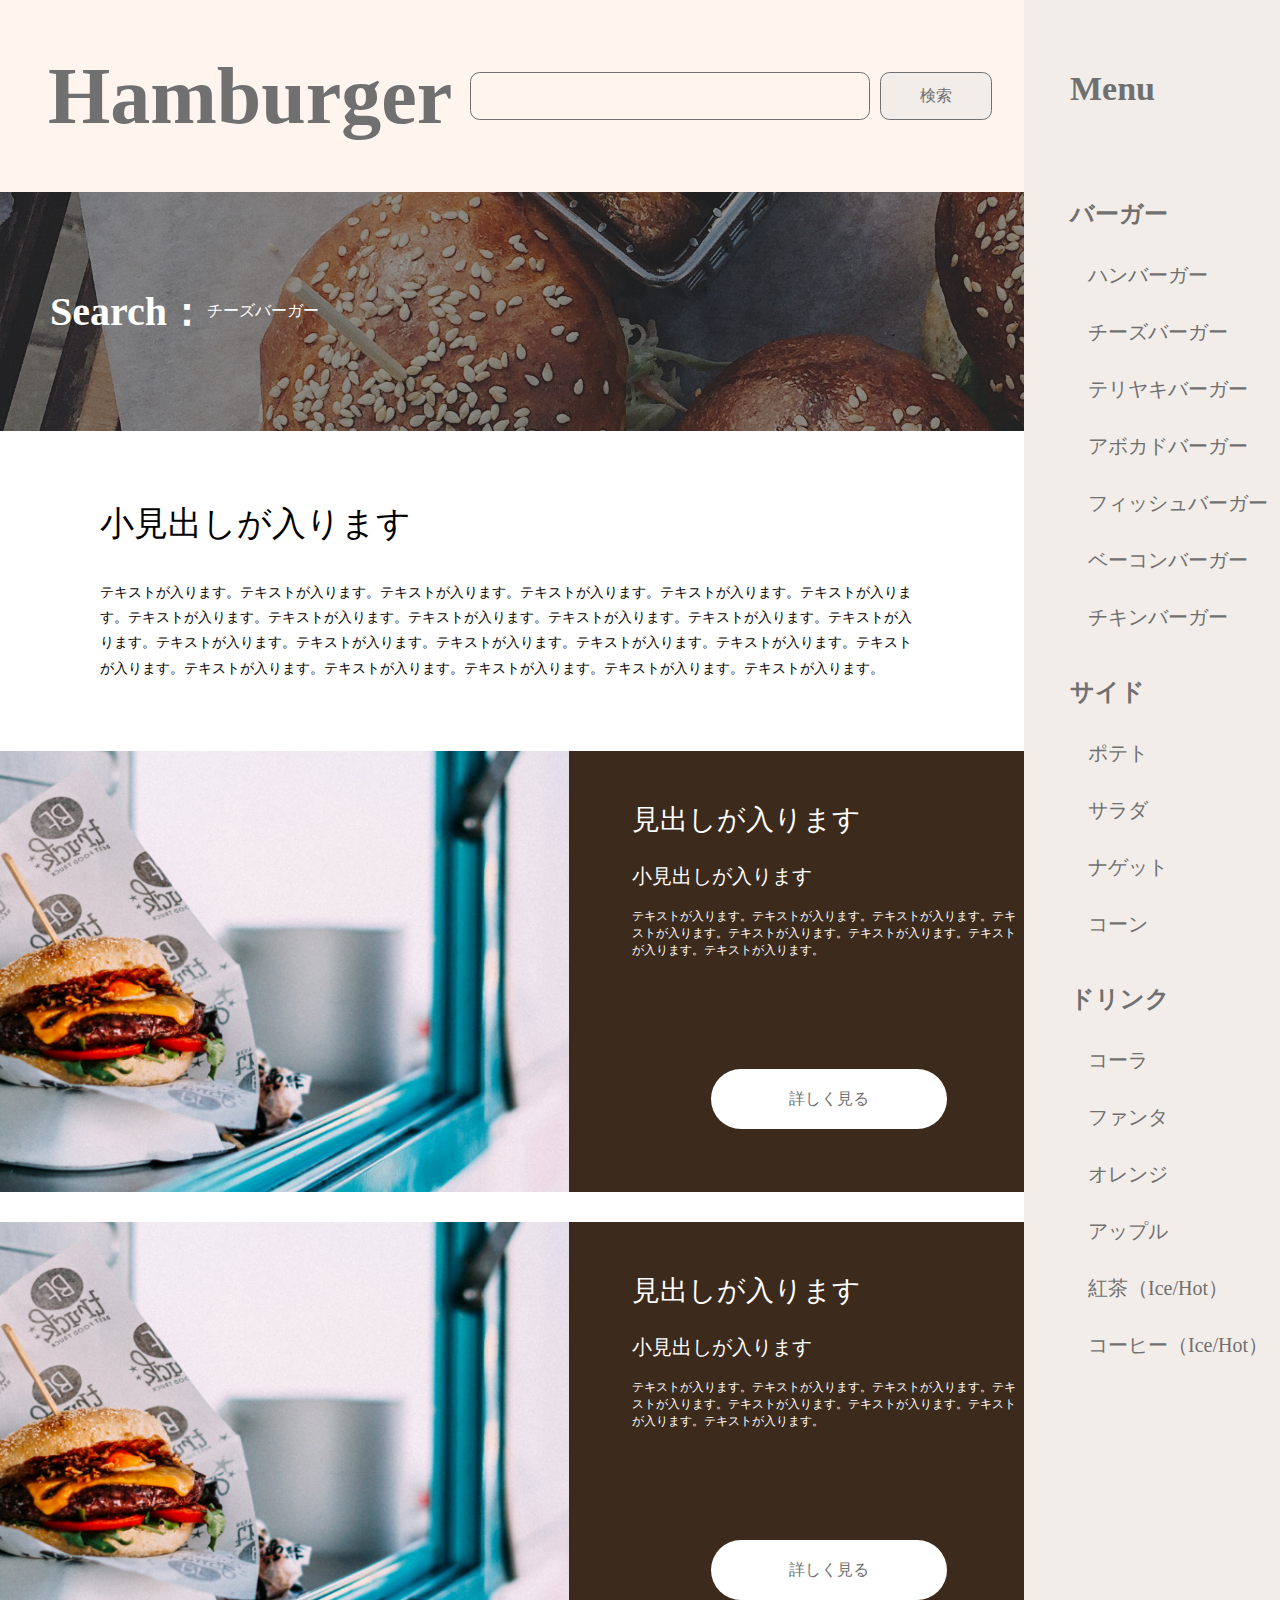
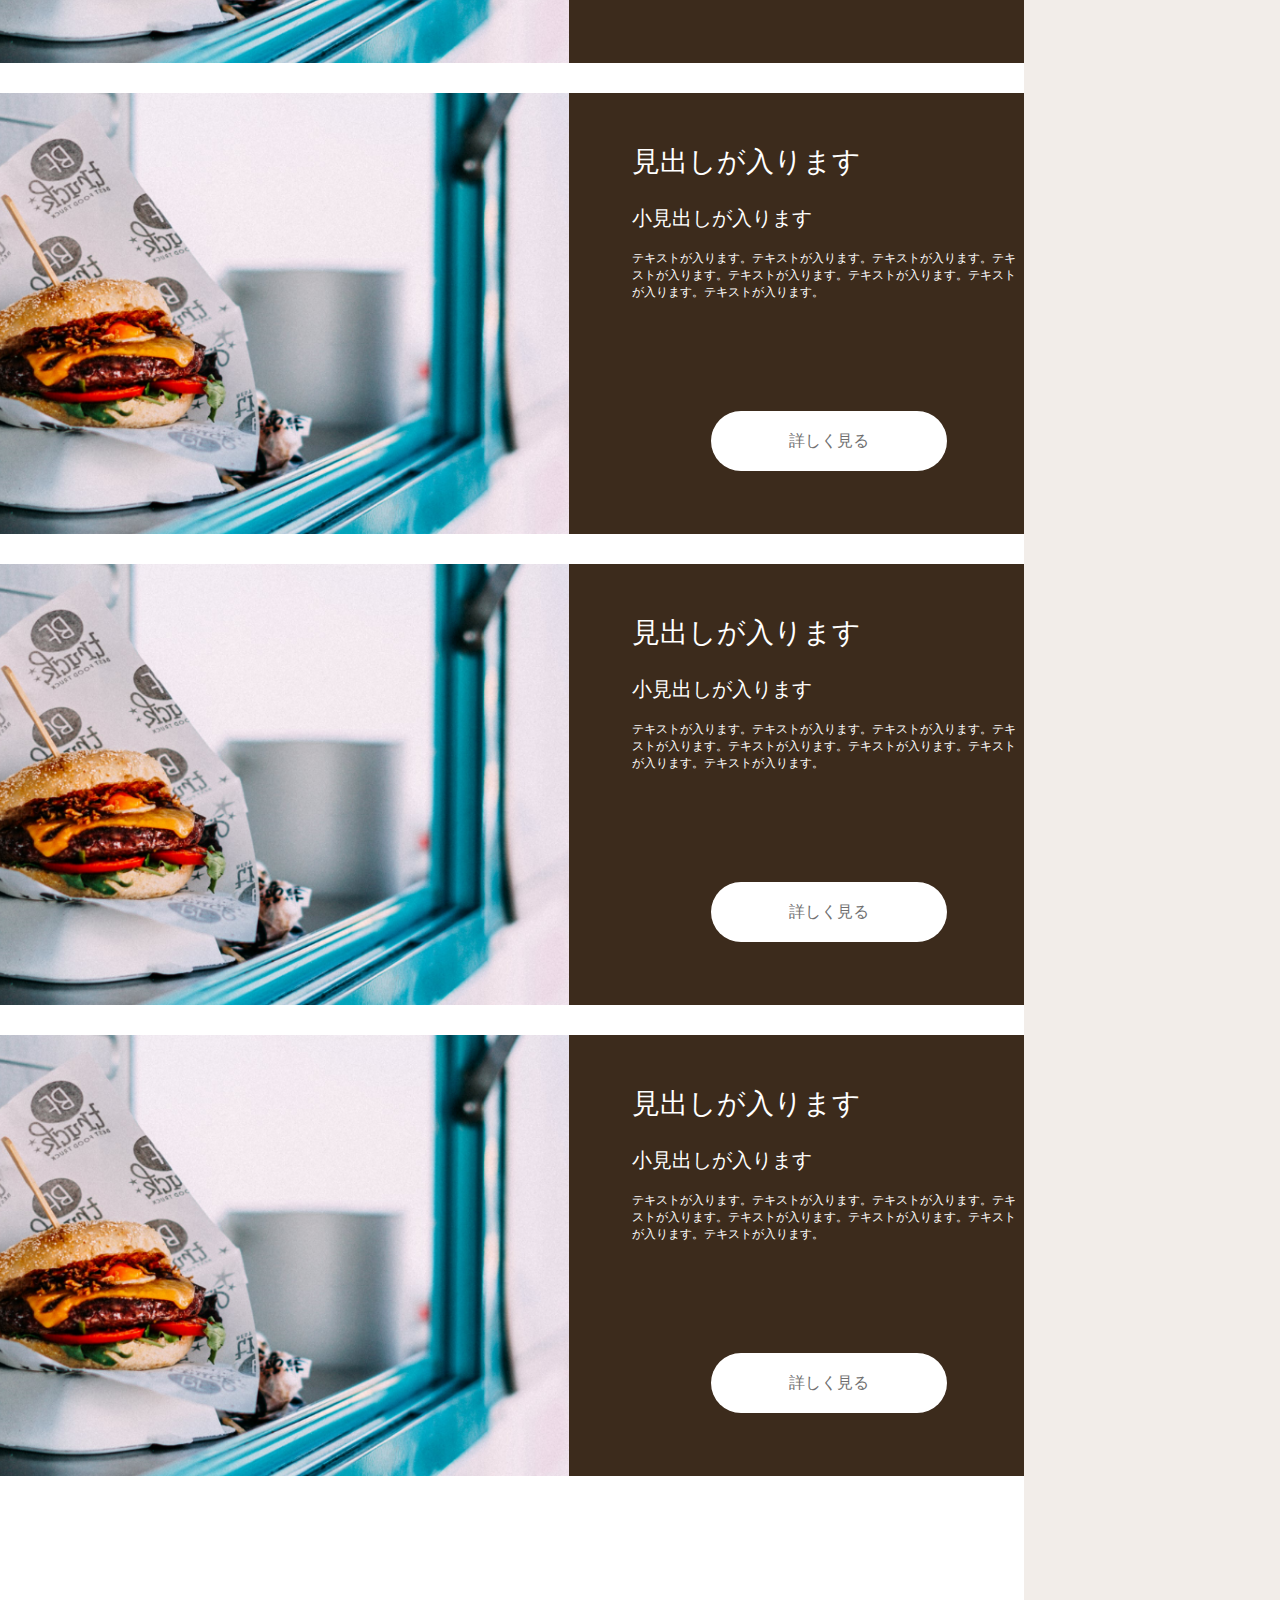
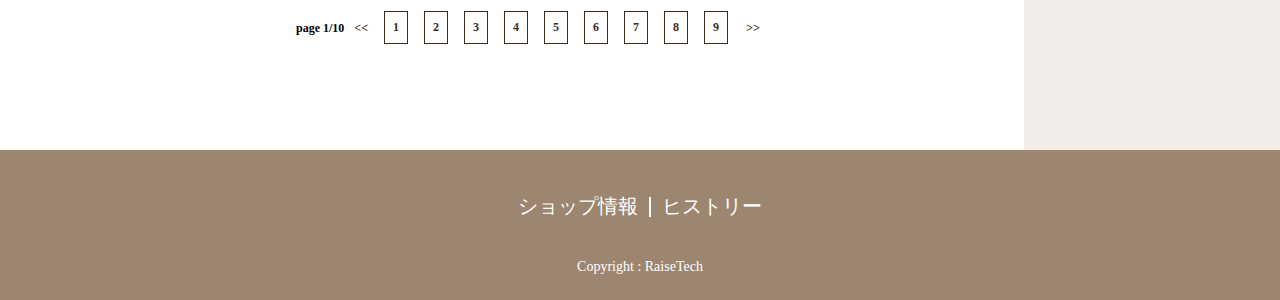
==== archive-search.html @ e687be14 "singleページまで完了" ====
<!DOCTYPE html>
<html lang="ja">
<head>
  <meta charset="UTF-8">
  <meta http-equiv="X-UA-Compatible" content="IE=edge">
  <meta name="viewport" content="width=device-width, initial-scale=1.0">
  <title>hamburgerメニュー</title>

  <!-- CSS -->
  <link rel="stylesheet" href="css/style.css">

</head>
  <body>
    <div class="l-contents">

      <article class="l-contents__left">
        <header class="l-header">
          <div class="l-header__title">
            <a>
              <h1>Hamburger</h1>
            </a>
          </div>
          <form class="l-header__form">
            <input type="text" class="l-header__form__box"  name="search"　value="&#xf002;">
            <input type="submit" class="l-header__form__button"  value="検索">
          </form>
        </header>

        <main class="l-main">

          <div class="p-archive__top">
            <div class="p-archive__top__text">
              <h2>Search：</h2>
              <p>チーズバーガー</p>
            </div>
          </div>

          <div class="p-archive__middle">
            <h4>小見出しが入ります</h4>
            <p>テキストが入ります。テキストが入ります。テキストが入ります。テキストが入ります。テキストが入ります。テキストが入ります。テキストが入ります。テキストが入ります。テキストが入ります。テキストが入ります。テキストが入ります。テキストが入ります。テキストが入ります。テキストが入ります。テキストが入ります。テキストが入ります。テキストが入ります。テキストが入ります。テキストが入ります。テキストが入ります。テキストが入ります。テキストが入ります。テキストが入ります。</p>
          </div>

          <div class="p-archive__main">
            <div class="p-archive__main__card">
              <img src="./img/burg_cheese.png" alt="チーズバーガーの写真">
              <div class="p-archive__main__card__text">
                <h3>見出しが入ります</h3>
                <h4>小見出しが入ります</h4>
                <p>テキストが入ります。テキストが入ります。テキストが入ります。テキストが入ります。テキストが入ります。テキストが入ります。テキストが入ります。テキストが入ります。</p>
                <a href="#">詳しく見る</a>
              </div>
            </div>
            <div class="p-archive__main__card">
              <img src="./img/burg_cheese.png" alt="">
              <div class="p-archive__main__card__text">
                <h3>見出しが入ります</h3>
                <h4>小見出しが入ります</h4>
                <p>テキストが入ります。テキストが入ります。テキストが入ります。テキストが入ります。テキストが入ります。テキストが入ります。テキストが入ります。テキストが入ります。</p>
                <a href="#">詳しく見る</a>
              </div>
            </div>
            <div class="p-archive__main__card">
              <img src="./img/burg_cheese.png" alt="">
              <div class="p-archive__main__card__text">
                <h3>見出しが入ります</h3>
                <h4>小見出しが入ります</h4>
                <p>テキストが入ります。テキストが入ります。テキストが入ります。テキストが入ります。テキストが入ります。テキストが入ります。テキストが入ります。テキストが入ります。</p>
                <a href="#">詳しく見る</a>
              </div>
            </div>
            <div class="p-archive__main__card">
              <img src="./img/burg_cheese.png" alt="">
              <div class="p-archive__main__card__text">
                <h3>見出しが入ります</h3>
                <h4>小見出しが入ります</h4>
                <p>テキストが入ります。テキストが入ります。テキストが入ります。テキストが入ります。テキストが入ります。テキストが入ります。テキストが入ります。テキストが入ります。</p>
                <a href="#">詳しく見る</a>
              </div>
            </div>
            <div class="p-archive__main__card">
              <img src="./img/burg_cheese.png" alt="">
              <div class="p-archive__main__card__text">
                <h3>見出しが入ります</h3>
                <h4>小見出しが入ります</h4>
                <p>テキストが入ります。テキストが入ります。テキストが入ります。テキストが入ります。テキストが入ります。テキストが入ります。テキストが入ります。テキストが入ります。</p>
                <a href="#">詳しく見る</a>
              </div>
            </div>
          </div>
        </main>

        <div class="p-pagenation">
          <ul>
              <li>page 1/10</li>
              <li><a href="/html/archive.html">1</a></li>
              <li><a href="/html/archive.html">2</a></li>
              <li><a href="/html/archive.html">3</a></li>
              <li><a href="/html/archive.html">4</a></li>
              <li><a href="/html/archive.html">5</a></li>
              <li><a href="/html/archive.html">6</a></li>
              <li><a href="/html/archive.html">7</a></li>
              <li><a href="/html/archive.html">8</a></li>
              <li><a href="/html/archive.html">9</a></li>
          </ul>
      </div>
      </article>

      <aside class="l-contents__right">
        <div class="l-sidebar">
          <a href="#">Menu</a>
          <ul>
           <li><a href="#">バーガー</a>
            <ul>
             <li><a href="#">ハンバーガー</a></li>
             <li><a href="#">チーズバーガー</a></li>
             <li><a href="#">テリヤキバーガー</a></li>
             <li><a href="#">アボカドバーガー</a></li>
             <li><a href="#">フィッシュバーガー</a></li>
             <li><a href="#">ベーコンバーガー</a></li>
             <li><a href="#">チキンバーガー</a></li>
            </ul>
           </li>

           <li><a href="#">サイド</a>
            <ul>
             <li><a href="#">ポテト</a></li>
             <li><a href="#">サラダ</a></li>
             <li><a href="#">ナゲット</a></li>
             <li><a href="#">コーン</a></li>
            </ul>
           </li>

           <li><a href="#">ドリンク</a>
            <ul>
             <li><a href="#">コーラ</a></li>
             <li><a href="#">ファンタ</a></li>
             <li><a href="#">オレンジ</a></li>
             <li><a href="#">アップル</a></li>
             <li><a href="#">紅茶（Ice/Hot）</a></li>
             <li><a href="#">コーヒー（Ice/Hot）</a></li>
            </ul>
           </li>
          </ul>
         </div>
      </aside>

    </div>

  </body>

  <footer class="l-footer">
    <div class="l-footer__section">
      <a href="#">ショップ情報</a>
      <a href="#">ヒストリー</a>
    </div>
    <p>Copyright : RaiseTech</p>
  </footer>

</html>
---- css/style.css ----
@charset "UTF-8";
/*!
 * ress.css • v4.0.0
 * MIT License
 * github.com/filipelinhares/ress
 */
/* # =================================================================
   # Global selectors
   # ================================================================= */
html {
  box-sizing: border-box;
  -webkit-text-size-adjust: 100%;
  /* Prevent adjustments of font size after orientation changes in iOS */
  word-break: normal;
  tab-size: 4;
}

*,
::before,
::after {
  background-repeat: no-repeat;
  /* Set `background-repeat: no-repeat` to all elements and pseudo elements */
  box-sizing: inherit;
}

::before,
::after {
  text-decoration: inherit;
  /* Inherit text-decoration and vertical align to ::before and ::after pseudo elements */
  vertical-align: inherit;
}

* {
  padding: 0;
  /* Reset `padding` and `margin` of all elements */
  margin: 0;
}

/* # =================================================================
     # General elements
     # ================================================================= */
hr {
  overflow: visible;
  /* Show the overflow in Edge and IE */
  height: 0;
  /* Add the correct box sizing in Firefox */
  color: inherit;
  /* Correct border color in Firefox. */
}

details,
main {
  display: block;
  /* Render the `main` element consistently in IE. */
}

summary {
  display: list-item;
  /* Add the correct display in all browsers */
}

small {
  font-size: 80%;
  /* Set font-size to 80% in `small` elements */
}

[hidden] {
  display: none;
  /* Add the correct display in IE */
}

abbr[title] {
  border-bottom: none;
  /* Remove the bottom border in Chrome 57 */
  /* Add the correct text decoration in Chrome, Edge, IE, Opera, and Safari */
  text-decoration: underline;
  text-decoration: underline dotted;
}

a {
  background-color: transparent;
  /* Remove the gray background on active links in IE 10 */
}

a:active,
a:hover {
  outline-width: 0;
  /* Remove the outline when hovering in all browsers */
}

code,
kbd,
pre,
samp {
  font-family: monospace, monospace;
  /* Specify the font family of code elements */
}

pre {
  font-size: 1em;
  /* Correct the odd `em` font sizing in all browsers */
}

b,
strong {
  font-weight: bolder;
  /* Add the correct font weight in Chrome, Edge, and Safari */
}

/* https://gist.github.com/unruthless/413930 */
sub,
sup {
  font-size: 75%;
  line-height: 0;
  position: relative;
  vertical-align: baseline;
}

sub {
  bottom: -0.25em;
}

sup {
  top: -0.5em;
}

table {
  border-color: inherit;
  /* Correct border color in all Chrome, Edge, and Safari. */
  text-indent: 0;
  /* Remove text indentation in Chrome, Edge, and Safari */
}

/* # =================================================================
     # Forms
     # ================================================================= */
input {
  border-radius: 0;
}

/* Replace pointer cursor in disabled elements */
[disabled] {
  cursor: default;
}

[type="number"]::-webkit-inner-spin-button,
[type="number"]::-webkit-outer-spin-button {
  height: auto;
  /* Correct the cursor style of increment and decrement buttons in Chrome */
}

[type="search"] {
  -webkit-appearance: textfield;
  /* Correct the odd appearance in Chrome and Safari */
  outline-offset: -2px;
  /* Correct the outline style in Safari */
}

[type="search"]::-webkit-search-decoration {
  -webkit-appearance: none;
  /* Remove the inner padding in Chrome and Safari on macOS */
}

textarea {
  overflow: auto;
  /* Internet Explorer 11+ */
  resize: vertical;
  /* Specify textarea resizability */
}

button,
input,
optgroup,
select,
textarea {
  font: inherit;
  /* Specify font inheritance of form elements */
}

optgroup {
  font-weight: bold;
  /* Restore the font weight unset by the previous rule */
}

button {
  overflow: visible;
  /* Address `overflow` set to `hidden` in IE 8/9/10/11 */
}

button,
select {
  text-transform: none;
  /* Firefox 40+, Internet Explorer 11- */
}

/* Apply cursor pointer to button elements */
button,
[type="button"],
[type="reset"],
[type="submit"],
[role="button"] {
  cursor: pointer;
  color: inherit;
}

/* Remove inner padding and border in Firefox 4+ */
button::-moz-focus-inner,
[type="button"]::-moz-focus-inner,
[type="reset"]::-moz-focus-inner,
[type="submit"]::-moz-focus-inner {
  border-style: none;
  padding: 0;
}

/* Replace focus style removed in the border reset above */
button:-moz-focusring,
[type="button"]::-moz-focus-inner,
[type="reset"]::-moz-focus-inner,
[type="submit"]::-moz-focus-inner {
  outline: 1px dotted ButtonText;
}

button,
html [type='button'],
[type='reset'],
[type='submit'] {
  -webkit-appearance: button;
  /* Correct the inability to style clickable types in iOS */
}

/* Remove the default button styling in all browsers */
button,
input,
select,
textarea {
  background-color: transparent;
  border-style: none;
}

a:focus,
button:focus,
input:focus,
select:focus,
textarea:focus {
  outline-width: 0;
}

/* Style select like a standard input */
select {
  -moz-appearance: none;
  /* Firefox 36+ */
  -webkit-appearance: none;
  /* Chrome 41+ */
}

select::-ms-expand {
  display: none;
  /* Internet Explorer 11+ */
}

select::-ms-value {
  color: currentColor;
  /* Internet Explorer 11+ */
}

legend {
  border: 0;
  /* Correct `color` not being inherited in IE 8/9/10/11 */
  color: inherit;
  /* Correct the color inheritance from `fieldset` elements in IE */
  display: table;
  /* Correct the text wrapping in Edge and IE */
  max-width: 100%;
  /* Correct the text wrapping in Edge and IE */
  white-space: normal;
  /* Correct the text wrapping in Edge and IE */
  max-width: 100%;
  /* Correct the text wrapping in Edge 18- and IE */
}

::-webkit-file-upload-button {
  /* Correct the inability to style clickable types in iOS and Safari */
  -webkit-appearance: button;
  color: inherit;
  font: inherit;
  /* Change font properties to `inherit` in Chrome and Safari */
}

/* # =================================================================
     # Specify media element style
     # ================================================================= */
img {
  border-style: none;
  /* Remove border when inside `a` element in IE 8/9/10 */
}

/* Add the correct vertical alignment in Chrome, Firefox, and Opera */
progress {
  vertical-align: baseline;
}

/* # =================================================================
     # Accessibility
     # ================================================================= */
/* Specify the progress cursor of updating elements */
[aria-busy="true"] {
  cursor: progress;
}

/* Specify the pointer cursor of trigger elements */
[aria-controls] {
  cursor: pointer;
}

/* Specify the unstyled cursor of disabled, not-editable, or otherwise inoperable elements */
[aria-disabled="true"] {
  cursor: default;
}

* {
  list-style-type: none;
}

a {
  text-decoration: none;
}

.l-contents {
  display: flex;
}

.l-contents__left {
  width: 80%;
  height: 100%;
}

.l-contents__right {
  width: 20%;
  height: inherit;
  background-color: #f2ede9;
}

.l-header {
  width: 100%;
  height: 12rem;
  background-color: #fff5ee;
  display: flex;
  align-items: center;
  justify-content: space-between;
}

.l-header__title {
  margin-left: 3em;
  background-color: none;
}

.l-header__title a {
  color: #707070;
  font-size: 2.5em;
}

.l-header__form {
  margin-right: 2rem;
  display: flex;
}

.l-header__form__box {
  width: 25rem;
  height: 48px;
  border-radius: 0.6rem;
  border: solid 1px #707070;
  font-size: 1.6rem;
  font-weight: 500;
}

.l-header__form__button {
  width: 7rem;
  height: 48px;
  margin-left: 10px;
  background-color: #f2ede9;
  border-radius: 0.6rem;
  border: solid 1px #707070;
  color: #707070;
}

.l-sidebar {
  padding-left: 46px;
}

.l-sidebar > a {
  display: block;
  font-size: 34px;
  font-weight: 600;
  color: #707070;
  padding-top: 70px;
  padding-bottom: 90px;
}

.l-sidebar ul li {
  padding-bottom: 15px;
  font-size: 24px;
}

.l-sidebar ul li > a {
  color: #707070;
  font-weight: 700;
}

.l-sidebar ul li ul {
  padding-top: 32px;
  padding-left: 18px;
}

.l-sidebar ul li ul li {
  font-size: 20px;
  padding-bottom: 30px;
}

.l-sidebar ul li ul li a {
  color: #707070;
  font-weight: 500;
}

.l-main {
  display: flex;
  flex-direction: column;
  align-items: center;
}

.l-footer {
  width: 100%;
  height: 150px;
  background-color: #9d8670;
  display: flex;
  align-items: center;
  flex-direction: column;
}

.l-footer__section {
  padding-top: 43px;
}

.l-footer__section a {
  position: relative;
  color: #fff;
  font-size: 20px;
  padding: 43px 10px;
  position: relative;
}

.l-footer__section a:last-of-type::before {
  position: absolute;
  top: 45px;
  left: -3px;
  content: "";
  background-color: #fff;
  width: 2px;
  height: 20px;
}

.l-footer p {
  color: #fff;
  padding-top: 39px;
  font-size: 14px;
}

.c-wrap {
  height: 174px;
  width: 585px;
  margin: 0 20px 20px;
  background-color: #eaeaea;
  opacity: 0.8;
}

.c-wrap h4 {
  font-size: 24px;
  padding: 22px 19px;
  color: #fff;
}

.c-wrap p {
  font-size: 16px;
  padding: 9px 19px;
  line-height: 1.5;
  color: #fff;
}

.c-layer1 {
  position: absolute;
  top: 0;
  width: 100%;
  height: 100%;
  background-color: rgba(0, 0, 0, 0.3);
  z-index: 50;
}

.c-layer2 {
  position: absolute;
  top: 0;
  width: 55%;
  height: 100%;
  background-color: rgba(0, 0, 0, 0.4);
  z-index: 10;
}

.c-table {
  width: 100%;
  padding: 60px 0;
}

.c-table table {
  font-size: 16px;
  width: 100%;
  border-collapse: collapse;
}

.c-table table tr {
  padding: 30px;
}

.c-table table tr th,
.c-table table tr td {
  padding: 30px;
  font-weight: 500;
  border: solid 1px;
  text-align: inherit;
}

.c-table table tr th:first-child {
  width: 33%;
}

.c-button {
  width: 100%;
  padding-bottom: 60px;
}

.c-button button {
  background-color: #f2ede9;
  border-radius: 30px;
  border: 1px solid;
}

.c-button button a {
  display: block;
  width: 430px;
  color: #3c2a10;
  font-size: 16px;
  line-height: 100px;
}

.p-front__top {
  height: 530px;
  width: 100%;
  background: url(../img/mainvisual-img/mainvisual-pc.jpg) no-repeat;
  background-size: cover;
}

.p-front__top p {
  font-size: 40px;
  color: #fff;
  padding-left: 86px;
  padding-top: 259px;
}

.p-front__colum {
  height: 1400px;
  display: flex;
}

.p-front__colum__section {
  position: relative;
  height: 1193px;
  width: 625px;
  margin: 100px 60px;
}

.p-front__colum__section h2 {
  position: relative;
  font-size: 3.5rem;
  padding-top: 30px;
  padding-left: 20px;
  color: #eaeaea;
}

.p-front__colum__section h2::after {
  position: absolute;
  top: 140px;
  left: 26px;
  content: "";
  width: 60px;
  height: 6px;
  background-color: #eaeaea;
}

.p-front__colum .takeout {
  background: url(../img/c-wrap_takeout.png) no-repeat;
}

.p-front__colum .eatin {
  background: url(../img/c-wrap_eatin.png) no-repeat;
}

.p-front__map {
  position: relative;
  width: 100%;
}

.p-front__map__section {
  position: absolute;
  width: 55%;
  top: 0;
  padding: 80px 80px 0 100px;
  z-index: 100;
}

.p-front__map__section h3 {
  color: #fff;
  font-size: 36px;
  font-weight: 700;
}

.p-front__map__section h3::after {
  position: absolute;
  content: "";
  width: 90px;
  height: 3px;
  background-color: #fff;
  top: 200px;
  left: 100px;
}

.p-front__map__section p {
  padding-top: 127px;
  color: #fff;
  line-height: 1.8;
  font-size: 16px;
}

.p-box {
  position: absolute;
  bottom: 0;
}

.p-archive__top {
  position: relative;
  height: 239px;
  width: 100%;
  background: url(../img/mainvisual-img/archive-top.png) no-repeat;
  background-size: cover;
  display: flex;
  align-items: center;
}

.p-archive__top::before {
  position: absolute;
  content: "";
  width: 100%;
  height: 100%;
  background-color: rgba(0, 0, 0, 0.8);
  z-index: -20;
}

.p-archive__top__text {
  display: flex;
  align-items: center;
}

.p-archive__top__text h2 {
  margin-left: 50px;
  font-size: 40px;
  color: #fff;
}

.p-archive__top__text p {
  color: #fff;
}

.p-archive__middle {
  padding: 70px 100px;
}

.p-archive__middle h4 {
  font-size: 34px;
  font-weight: 500;
}

.p-archive__middle p {
  font-size: 14px;
  padding-top: 33px;
  line-height: 1.8;
}

.p-archive__main__card {
  display: flex;
  height: 471px;
  width: 1353px;
  padding: 0 100px 30px;
}

.p-archive__main__card__text {
  background-color: #3c2b1c;
  padding: 50px 63px;
}

.p-archive__main__card__text h3 {
  font-size: 28px;
  font-weight: 500;
  color: #fff;
}

.p-archive__main__card__text h4 {
  margin-top: 24px;
  font-size: 20px;
  font-weight: 450;
  color: #fff;
}

.p-archive__main__card__text p {
  margin-top: 18px;
  font-size: 12px;
  font-weight: 300;
  color: #fff;
}

.p-archive__main__card__text a {
  display: block;
  text-align: center;
  height: 60px;
  width: 60%;
  border-radius: 50px;
  color: #707070;
  background-color: #fff;
  padding: 20px;
  margin: auto;
  margin-top: 110px;
}

.p-pagenation {
  width: 100%;
  height: 244px;
  display: flex;
  align-items: center;
  justify-content: center;
}

.p-pagenation ul {
  display: flex;
}

.p-pagenation ul li {
  padding: 0 8px;
  font-size: 12px;
  font-weight: 600;
}

.p-pagenation ul li:first-of-type {
  padding-top: 10px;
}

.p-pagenation ul li:first-of-type::after {
  content: "<<";
  color: #3C2B1C;
  padding-left: 10px;
}

.p-pagenation ul li:last-of-type {
  position: relative;
}

.p-pagenation ul li:last-of-type::after {
  position: absolute;
  top: 10px;
  right: -24px;
  content: ">>";
  color: #3C2B1C;
}

.p-pagenation ul li a {
  display: block;
  color: #3C2B1C;
  border: solid 1px #3C2B1C;
  padding: 8px;
}

.p-single__top {
  width: 100%;
  height: 500px;
  background: url(../img/mainvisual-img/single-top.png) no-repeat center;
  background-size: cover;
  display: flex;
  align-items: center;
}

.p-single__top h1 {
  color: #fff;
  font-size: 60px;
  font-weight: 600;
  padding-left: 86px;
}

.p-single__wrap {
  padding: 30px 90px;
}

.p-single__wrap__text * {
  padding: 33px 0;
}

.p-single__wrap__text h2,
.p-single__wrap__text h3,
.p-single__wrap__text h4,
.p-single__wrap__text h5,
.p-single__wrap__text h6 {
  font-weight: 700;
}

.p-single__wrap__text h2 {
  font-size: 36px;
}

.p-single__wrap__text p {
  font-size: 16px;
  line-height: 1.6;
}

.p-single__wrap__text h3 {
  font-size: 28px;
}

.p-single__wrap__text h4,
.p-single__wrap__text h5,
.p-single__wrap__text h6 {
  font-size: 20px;
}

.p-single__wrap__quote {
  width: 100%;
  height: 320px;
  background-color: #f5f5f5;
}

.p-single__wrap__quote * {
  font-size: 16px;
}

.p-single__wrap__quote blockquote,
.p-single__wrap__quote p {
  padding: 50px 60px 0 50px;
}

.p-single__wrap__quote blockquote {
  line-height: 1.6;
}

.p-single__wrap__list {
  width: 100%;
  padding: 67px;
  font-size: 16px;
}

.p-single__wrap__list ol {
  line-height: 1.6;
  padding-bottom: 60px;
}

.p-single__wrap__list ol li {
  list-style: decimal;
}

.p-single__wrap__list ol li ol {
  padding: 30px 20px;
}

.p-single__wrap__list ul {
  line-height: 1.6;
}

.p-single__wrap__list ul li ul {
  padding: 30px 20px;
}

.p-single__wrap__code {
  width: 100%;
  background-color: #f5f5f5;
  padding: 20px;
}

.p-single__wrap__code code {
  font-size: 18px;
  line-height: 1.6;
  color: black;
}

.p-single__bold {
  margin-bottom: 300px;
}

.p-single__bold p {
  font-weight: bold;
}

.p-picture * {
  padding: 15px 0;
}

.p-picture__top img {
  height: 500px;
  width: 100%;
  object-fit: cover;
  object-position: bottom;
}

.p-picture__column {
  display: flex;
  height: 358px;
  width: 100%;
}

.p-picture__column p {
  line-height: 1.6;
}

.p-picture .top p {
  padding-left: 40px;
}

.p-picture .bottom p {
  padding-right: 40px;
}

.p-picture__bottom {
  width: 50%;
  margin: 0 auto;
}

.p-picture__tile {
  display: flex;
  flex-wrap: wrap;
  justify-content: space-around;
}

.p-picture__tile img {
  width: 33%;
}
/*# sourceMappingURL=style.css.map */
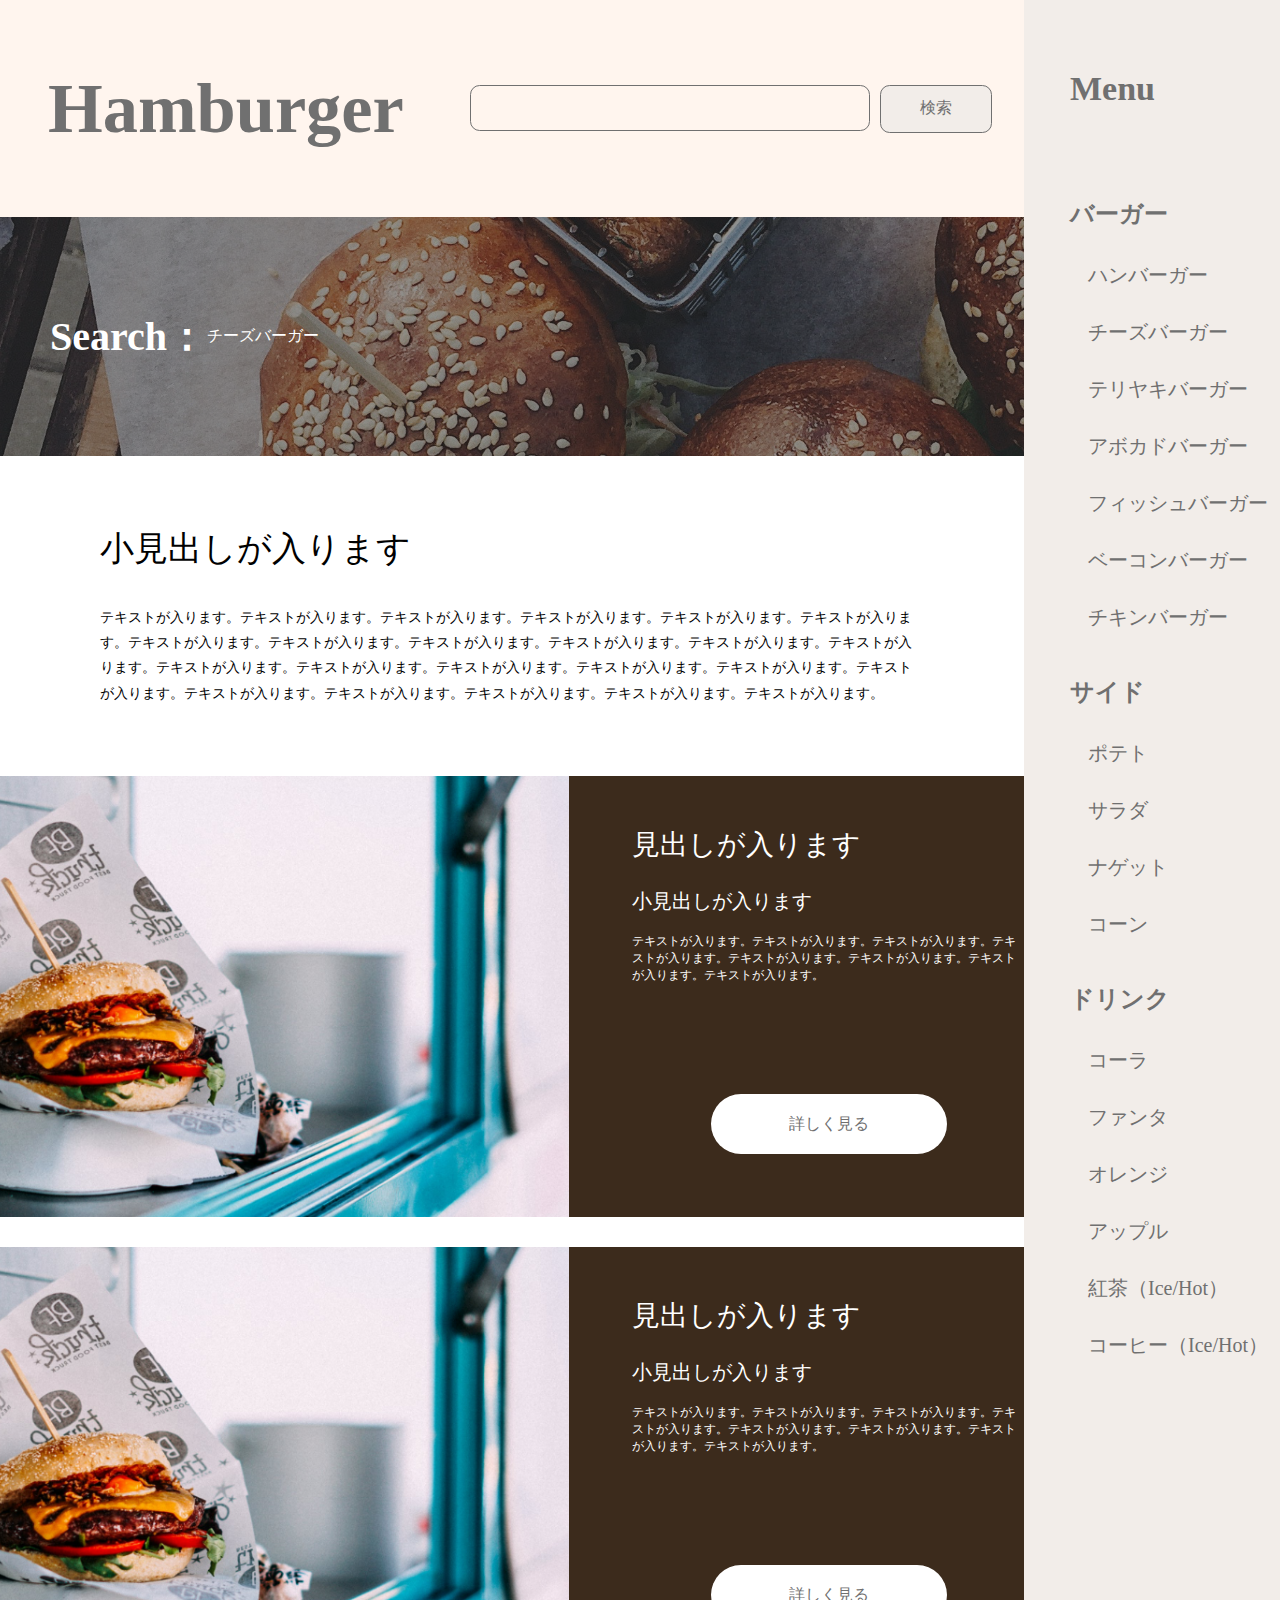
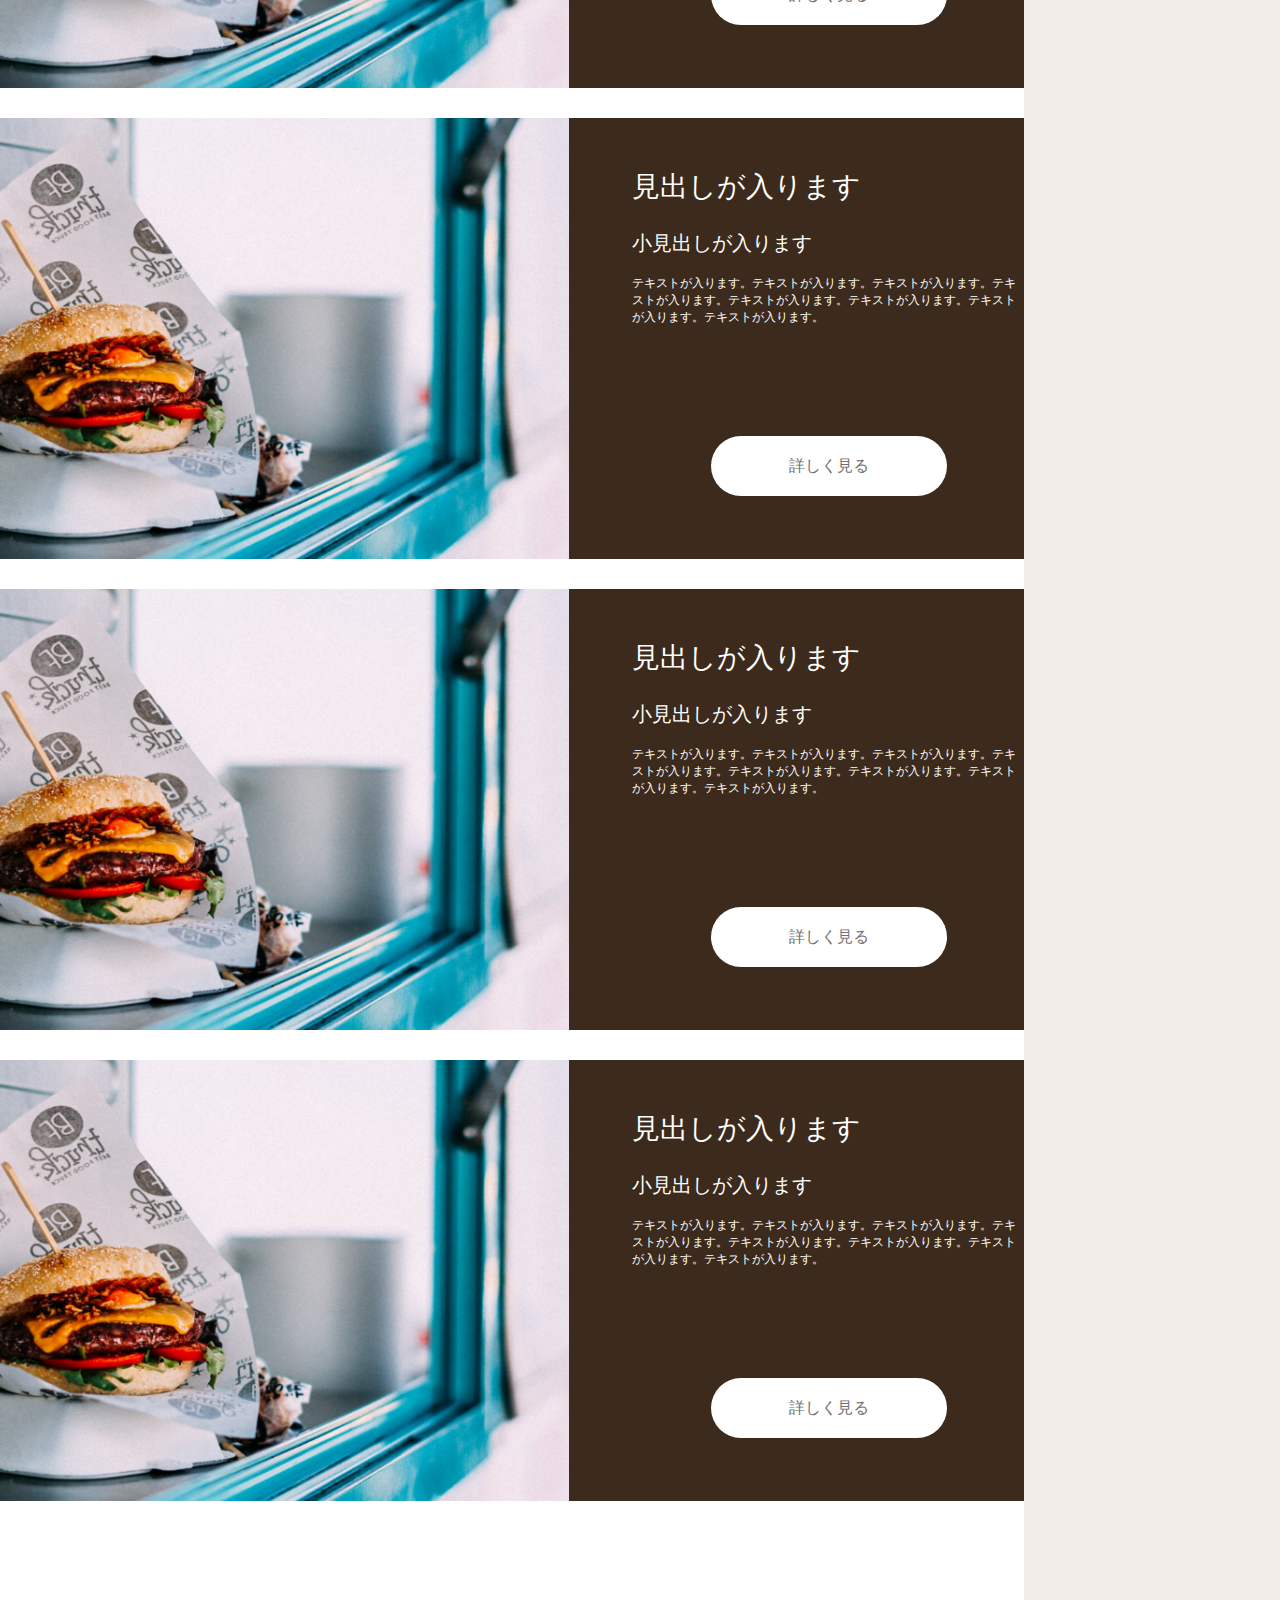
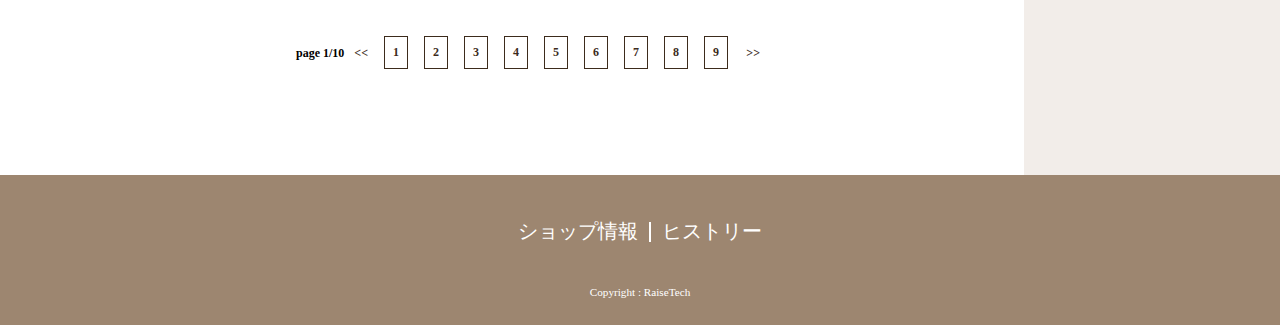
==== commit a59a7be6: "クラス名の見直し①" ====
--- a/archive-search.html
+++ b/archive-search.html
@@ -10,23 +10,24 @@
   <link rel="stylesheet" href="css/style.css">
 
 </head>
+
   <body>
-    <div class="l-contents">
+    <main class="l-main">
 
-      <article class="l-contents__left">
+      <article class="l-main__left">
         <header class="l-header">
           <div class="l-header__title">
             <a>
               <h1>Hamburger</h1>
             </a>
           </div>
-          <form class="l-header__form">
-            <input type="text" class="l-header__form__box"  name="search"　value="&#xf002;">
-            <input type="submit" class="l-header__form__button"  value="検索">
+          <form class="l-header__right p-search-form">
+            <input type="text" class="p-search-form__box"  name="search"　value="&#xf002;">
+            <input type="submit" class="p-search-form__button"  value="検索">
           </form>
         </header>
 
-        <main class="l-main">
+        <div class="p-contents">
 
           <div class="p-archive__top">
             <div class="p-archive__top__text">
@@ -87,7 +88,7 @@
               </div>
             </div>
           </div>
-        </main>
+        </div>
 
         <div class="p-pagenation">
           <ul>
@@ -105,7 +106,7 @@
       </div>
       </article>
 
-      <aside class="l-contents__right">
+      <aside class="l-main__right">
         <div class="l-sidebar">
           <a href="#">Menu</a>
           <ul>
@@ -144,7 +145,9 @@
          </div>
       </aside>
 
-    </div>
+    </main>
+    <script type="text/javascript" src="js/jquery-3.6.0.min.js"></script>
+    <script src="js/style.js"></script>
 
   </body>
 
@@ -153,7 +156,9 @@
       <a href="#">ショップ情報</a>
       <a href="#">ヒストリー</a>
     </div>
-    <p>Copyright : RaiseTech</p>
+    <p>
+      <small>Copyright : RaiseTech</small>
+    </p>
   </footer>
 
 </html>
--- a/css/style.css
+++ b/css/style.css
@@ -325,28 +325,26 @@
   text-decoration: none;
 }
 
-.l-contents {
-  display: flex;
-}
-
-.l-contents__left {
-  width: 80%;
-  height: 100%;
-}
-
-.l-contents__right {
-  width: 20%;
-  height: inherit;
-  background-color: #f2ede9;
+.p-contents {
+  display: flex;
+  flex-direction: column;
+  align-items: center;
 }
 
 .l-header {
   width: 100%;
-  height: 12rem;
+  height: 217px;
   background-color: #fff5ee;
   display: flex;
   align-items: center;
   justify-content: space-between;
+}
+
+@media (max-width: 1024px) {
+  .l-header {
+    flex-direction: column;
+    justify-content: space-around;
+  }
 }
 
 .l-header__title {
@@ -354,37 +352,37 @@
   background-color: none;
 }
 
+@media (max-width: 1024px) {
+  .l-header__title {
+    margin-left: 20px 0;
+  }
+}
+
 .l-header__title a {
   color: #707070;
-  font-size: 2.5em;
-}
-
-.l-header__form {
+  font-size: 2.2em;
+}
+
+.l-header__right {
   margin-right: 2rem;
   display: flex;
 }
 
-.l-header__form__box {
-  width: 25rem;
-  height: 48px;
-  border-radius: 0.6rem;
-  border: solid 1px #707070;
-  font-size: 1.6rem;
-  font-weight: 500;
-}
-
-.l-header__form__button {
-  width: 7rem;
-  height: 48px;
-  margin-left: 10px;
-  background-color: #f2ede9;
-  border-radius: 0.6rem;
-  border: solid 1px #707070;
-  color: #707070;
+@media (max-width: 1024px) {
+  .l-header__right {
+    margin-right: 0;
+    margin-bottom: 20px;
+  }
 }
 
 .l-sidebar {
   padding-left: 46px;
+}
+
+@media (max-width: 1024px) {
+  .l-sidebar {
+    padding-top: 100px;
+  }
 }
 
 .l-sidebar > a {
@@ -396,6 +394,12 @@
   padding-bottom: 90px;
 }
 
+@media (max-width: 1024px) {
+  .l-sidebar > a {
+    display: none;
+  }
+}
+
 .l-sidebar ul li {
   padding-bottom: 15px;
   font-size: 24px;
@@ -423,8 +427,36 @@
 
 .l-main {
   display: flex;
-  flex-direction: column;
-  align-items: center;
+}
+
+.l-main__left {
+  width: 80%;
+  height: 100%;
+}
+
+@media (max-width: 1024px) {
+  .l-main__left {
+    width: 100%;
+  }
+}
+
+.l-main__right {
+  width: 20%;
+  height: inherit;
+  background-color: #f2ede9;
+}
+
+@media (max-width: 1024px) {
+  .l-main__right {
+    position: fixed;
+    left: 100%;
+  }
+}
+
+.l-main__right.is-open {
+  z-index: 200;
+  left: 60%;
+  width: 40%;
 }
 
 .l-footer {
@@ -464,27 +496,6 @@
   font-size: 14px;
 }
 
-.c-wrap {
-  height: 174px;
-  width: 585px;
-  margin: 0 20px 20px;
-  background-color: #eaeaea;
-  opacity: 0.8;
-}
-
-.c-wrap h4 {
-  font-size: 24px;
-  padding: 22px 19px;
-  color: #fff;
-}
-
-.c-wrap p {
-  font-size: 16px;
-  padding: 9px 19px;
-  line-height: 1.5;
-  color: #fff;
-}
-
 .c-layer1 {
   position: absolute;
   top: 0;
@@ -535,6 +546,40 @@
   padding-bottom: 60px;
 }
 
+.c-button__close {
+  cursor: pointer;
+}
+
+.c-button__close.is-open {
+  position: absolute;
+  height: 50px;
+  width: 50px;
+  top: 0;
+  right: 0;
+}
+
+.c-button__close.is-open::before {
+  content: "";
+  height: 2.5px;
+  width: 24px;
+  right: 13px;
+  top: 48%;
+  display: block;
+  position: absolute;
+  background-color: #121212;
+}
+
+.c-button__close.is-open::after {
+  content: "";
+  height: 24px;
+  width: 2.5px;
+  right: 24px;
+  top: 26%;
+  display: block;
+  position: absolute;
+  background-color: #121212;
+}
+
 .c-button button {
   background-color: #f2ede9;
   border-radius: 30px;
@@ -549,20 +594,6 @@
   line-height: 100px;
 }
 
-.p-front__top {
-  height: 530px;
-  width: 100%;
-  background: url(../img/mainvisual-img/mainvisual-pc.jpg) no-repeat;
-  background-size: cover;
-}
-
-.p-front__top p {
-  font-size: 40px;
-  color: #fff;
-  padding-left: 86px;
-  padding-top: 259px;
-}
-
 .p-front__colum {
   height: 1400px;
   display: flex;
@@ -640,6 +671,27 @@
 .p-box {
   position: absolute;
   bottom: 0;
+}
+
+.p-box__description {
+  height: 174px;
+  width: 585px;
+  margin: 0 20px 20px;
+  background-color: #eaeaea;
+  opacity: 0.8;
+}
+
+.p-box__description h4 {
+  font-size: 24px;
+  padding: 22px 19px;
+  color: #fff;
+}
+
+.p-box__description p {
+  font-size: 16px;
+  padding: 9px 19px;
+  line-height: 1.5;
+  color: #fff;
 }
 
 .p-archive__top {
@@ -943,4 +995,179 @@
 .p-picture__tile img {
   width: 33%;
 }
+
+.p-page__top {
+  width: 100%;
+  height: 500px;
+  background: url(../img/mainvisual-img/page-top.png) no-repeat center;
+  background-size: cover;
+  display: flex;
+  align-items: center;
+}
+
+.p-page__top h1 {
+  color: #fff;
+  font-size: 60px;
+  font-weight: 600;
+  padding-left: 86px;
+}
+
+.p-page__wrap {
+  padding: 30px 90px;
+}
+
+.p-page__wrap__text * {
+  padding: 33px 0;
+}
+
+.p-page__wrap__text h2,
+.p-page__wrap__text h3,
+.p-page__wrap__text h4,
+.p-page__wrap__text h5,
+.p-page__wrap__text h6 {
+  font-weight: 700;
+}
+
+.p-page__wrap__text h2 {
+  font-size: 36px;
+}
+
+.p-page__wrap__text p {
+  font-size: 16px;
+  line-height: 1.6;
+}
+
+.p-page__wrap__text h3 {
+  font-size: 28px;
+}
+
+.p-page__wrap__text h4,
+.p-page__wrap__text h5,
+.p-page__wrap__text h6 {
+  font-size: 20px;
+}
+
+.p-page__wrap__quote {
+  width: 100%;
+  height: 320px;
+  background-color: #f5f5f5;
+}
+
+.p-page__wrap__quote * {
+  font-size: 16px;
+}
+
+.p-page__wrap__quote blockquote,
+.p-page__wrap__quote p {
+  padding: 50px 60px 0 50px;
+}
+
+.p-page__wrap__quote blockquote {
+  line-height: 1.6;
+}
+
+.p-page__wrap__list {
+  width: 100%;
+  padding: 67px;
+  font-size: 16px;
+}
+
+.p-page__wrap__list ol {
+  line-height: 1.6;
+  padding-bottom: 60px;
+}
+
+.p-page__wrap__list ol li {
+  list-style: decimal;
+}
+
+.p-page__wrap__list ol li ol {
+  padding: 30px 20px;
+}
+
+.p-page__wrap__list ul {
+  line-height: 1.6;
+}
+
+.p-page__wrap__list ul li ul {
+  padding: 30px 20px;
+}
+
+.p-page__wrap__code {
+  width: 100%;
+  background-color: #f5f5f5;
+  padding: 20px;
+}
+
+.p-page__wrap__code code {
+  font-size: 18px;
+  line-height: 1.6;
+  color: black;
+}
+
+.p-page__bold {
+  margin-bottom: 300px;
+}
+
+.p-page__bold p {
+  font-weight: bold;
+}
+
+.p-bar {
+  display: none;
+  top: 20px;
+  height: 60px;
+  width: 100%;
+  position: fixed;
+  text-align: right;
+  z-index: 100;
+}
+
+.p-bar__button {
+  font-size: 30px;
+  font-weight: bold;
+  color: #707070;
+  position: absolute;
+  right: 30px;
+  cursor: pointer;
+}
+
+@media (max-width: 1024px) {
+  .p-bar {
+    display: block;
+  }
+}
+
+.p-search-form__box {
+  width: 25rem;
+  height: 46px;
+  border-radius: 0.6rem;
+  border: solid 1px #707070;
+  font-size: 1.6rem;
+  font-weight: 500;
+}
+
+.p-search-form__button {
+  width: 7rem;
+  height: 48px;
+  margin-left: 10px;
+  background-color: #f2ede9;
+  border-radius: 0.6rem;
+  border: solid 1px #707070;
+  color: #707070;
+}
+
+.p-mainvisual {
+  height: 530px;
+  width: 100%;
+  background: url(../img/mainvisual-img/mainvisual-pc.jpg) no-repeat;
+  background-size: cover;
+}
+
+.p-mainvisual p {
+  font-size: 40px;
+  color: #fff;
+  padding-left: 86px;
+  padding-top: 259px;
+}
 /*# sourceMappingURL=style.css.map */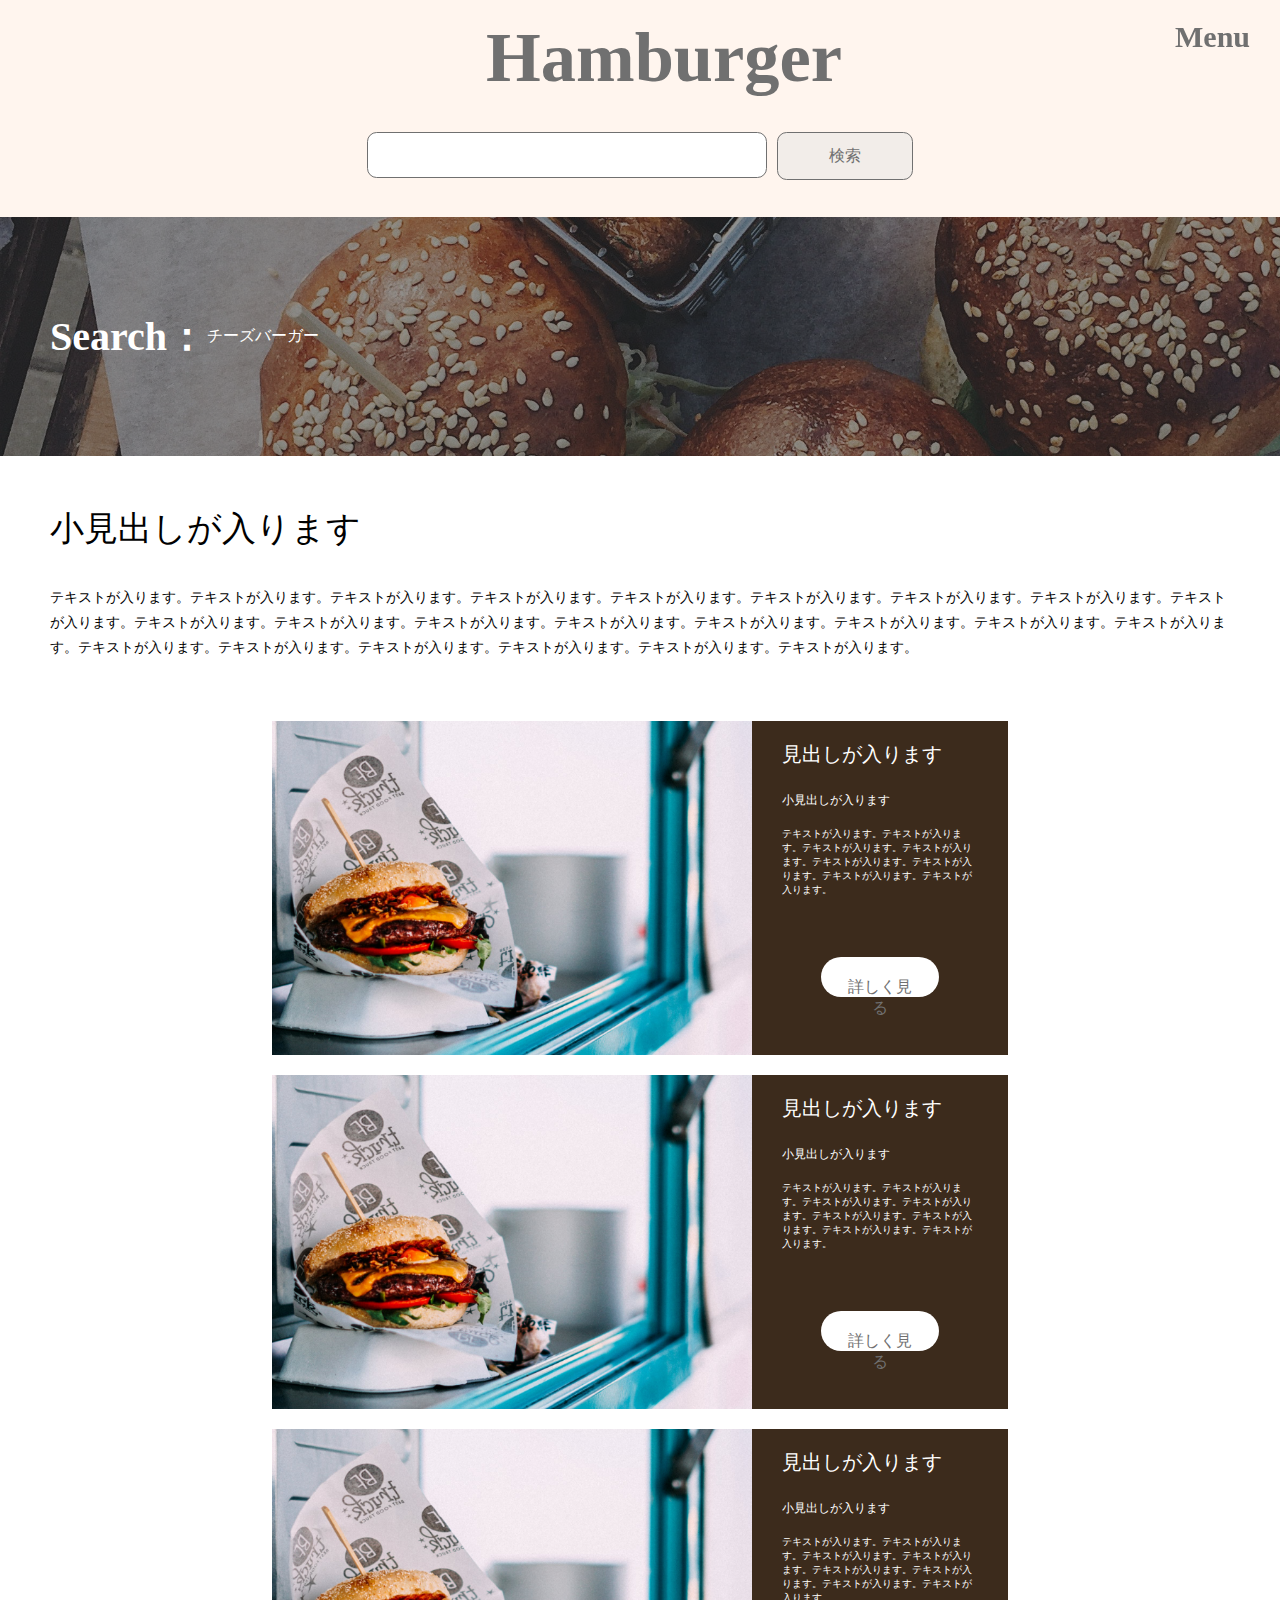
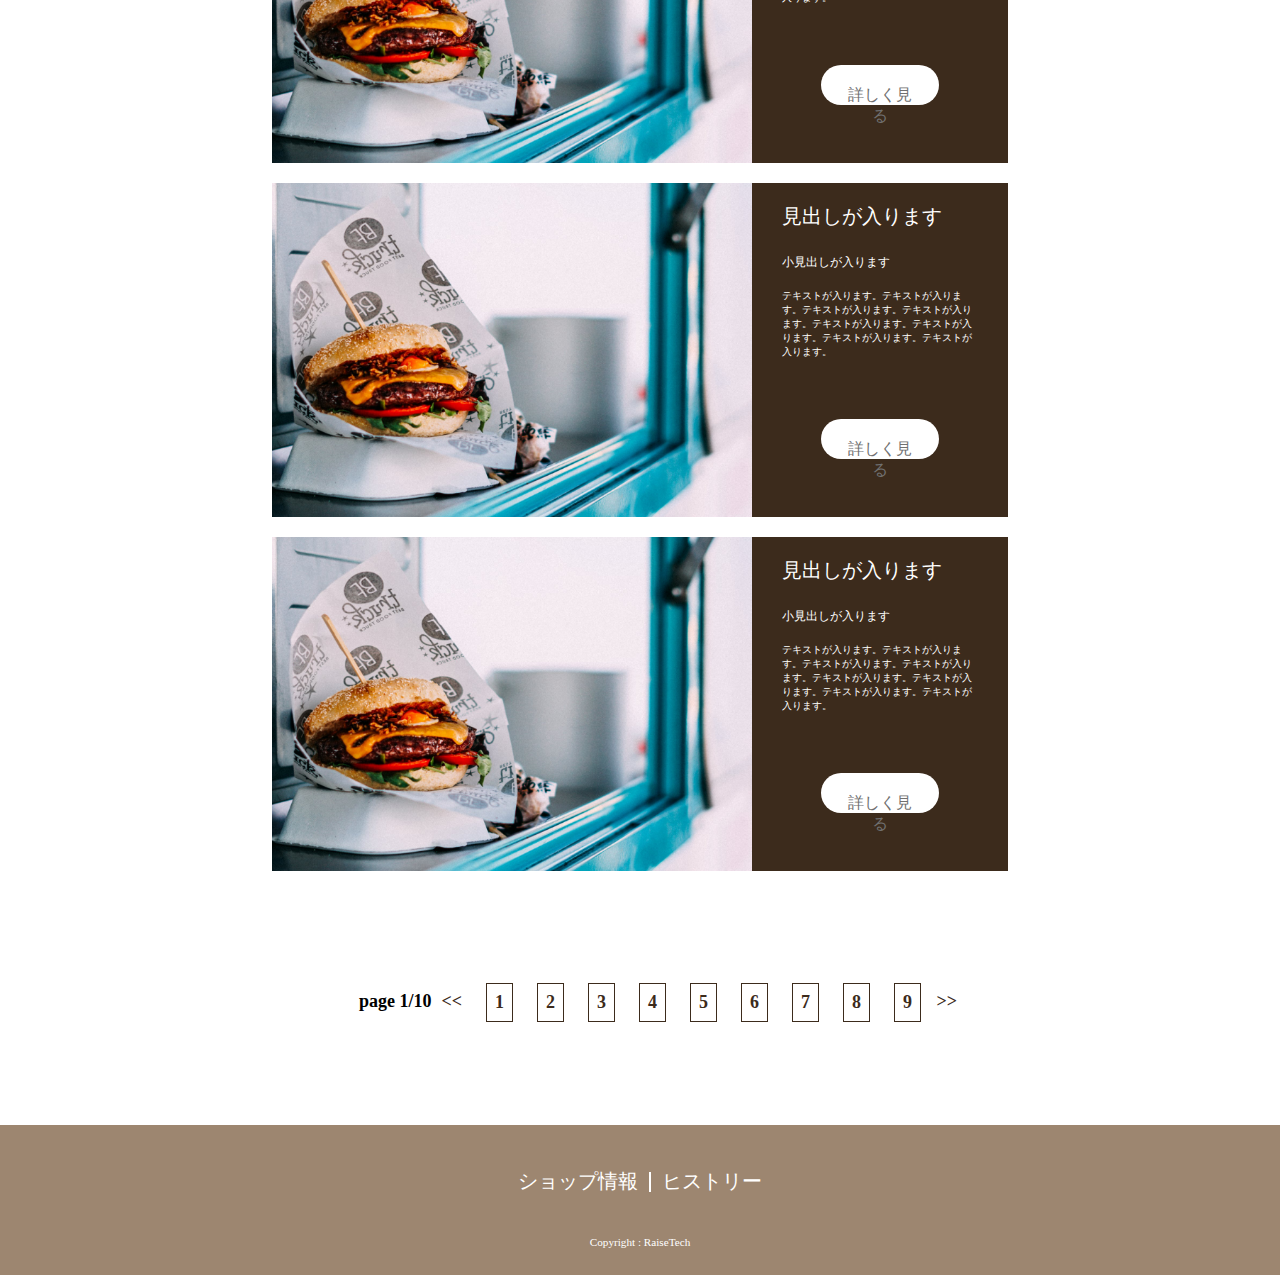
==== commit bcc8838b: "サイドバーを修正" ====
--- a/archive-search.html
+++ b/archive-search.html
@@ -25,62 +25,66 @@
             <input type="text" class="p-search-form__box"  name="search"　value="&#xf002;">
             <input type="submit" class="p-search-form__button"  value="検索">
           </form>
+
+          <div class="p-bar">
+            <button class="p-bar__button">Menu</button>
+          </div>
         </header>
 
         <div class="p-contents">
 
-          <div class="p-archive__top">
-            <div class="p-archive__top__text">
+          <div class="p-mainvisual-archive">
+            <div class="p-mainvisual-archive__text">
               <h2>Search：</h2>
               <p>チーズバーガー</p>
             </div>
           </div>
 
-          <div class="p-archive__middle">
+          <div class="p-box-archivepage">
             <h4>小見出しが入ります</h4>
             <p>テキストが入ります。テキストが入ります。テキストが入ります。テキストが入ります。テキストが入ります。テキストが入ります。テキストが入ります。テキストが入ります。テキストが入ります。テキストが入ります。テキストが入ります。テキストが入ります。テキストが入ります。テキストが入ります。テキストが入ります。テキストが入ります。テキストが入ります。テキストが入ります。テキストが入ります。テキストが入ります。テキストが入ります。テキストが入ります。テキストが入ります。</p>
           </div>
 
-          <div class="p-archive__main">
-            <div class="p-archive__main__card">
+          <div class="p-menu">
+            <div class="p-menu__card">
               <img src="./img/burg_cheese.png" alt="チーズバーガーの写真">
-              <div class="p-archive__main__card__text">
+              <div class="p-menu__card__text">
                 <h3>見出しが入ります</h3>
                 <h4>小見出しが入ります</h4>
                 <p>テキストが入ります。テキストが入ります。テキストが入ります。テキストが入ります。テキストが入ります。テキストが入ります。テキストが入ります。テキストが入ります。</p>
                 <a href="#">詳しく見る</a>
               </div>
             </div>
-            <div class="p-archive__main__card">
+            <div class="p-menu__card">
               <img src="./img/burg_cheese.png" alt="">
-              <div class="p-archive__main__card__text">
+              <div class="p-menu__card__text">
                 <h3>見出しが入ります</h3>
                 <h4>小見出しが入ります</h4>
                 <p>テキストが入ります。テキストが入ります。テキストが入ります。テキストが入ります。テキストが入ります。テキストが入ります。テキストが入ります。テキストが入ります。</p>
                 <a href="#">詳しく見る</a>
               </div>
             </div>
-            <div class="p-archive__main__card">
+            <div class="p-menu__card">
               <img src="./img/burg_cheese.png" alt="">
-              <div class="p-archive__main__card__text">
+              <div class="p-menu__card__text">
                 <h3>見出しが入ります</h3>
                 <h4>小見出しが入ります</h4>
                 <p>テキストが入ります。テキストが入ります。テキストが入ります。テキストが入ります。テキストが入ります。テキストが入ります。テキストが入ります。テキストが入ります。</p>
                 <a href="#">詳しく見る</a>
               </div>
             </div>
-            <div class="p-archive__main__card">
+            <div class="p-menu__card">
               <img src="./img/burg_cheese.png" alt="">
-              <div class="p-archive__main__card__text">
+              <div class="p-menu__card__text">
                 <h3>見出しが入ります</h3>
                 <h4>小見出しが入ります</h4>
                 <p>テキストが入ります。テキストが入ります。テキストが入ります。テキストが入ります。テキストが入ります。テキストが入ります。テキストが入ります。テキストが入ります。</p>
                 <a href="#">詳しく見る</a>
               </div>
             </div>
-            <div class="p-archive__main__card">
+            <div class="p-menu__card">
               <img src="./img/burg_cheese.png" alt="">
-              <div class="p-archive__main__card__text">
+              <div class="p-menu__card__text">
                 <h3>見出しが入ります</h3>
                 <h4>小見出しが入ります</h4>
                 <p>テキストが入ります。テキストが入ります。テキストが入ります。テキストが入ります。テキストが入ります。テキストが入ります。テキストが入ります。テキストが入ります。</p>
@@ -108,6 +112,7 @@
 
       <aside class="l-main__right">
         <div class="l-sidebar">
+          <div class="c-button__close"></div>
           <a href="#">Menu</a>
           <ul>
            <li><a href="#">バーガー</a>
--- a/css/style.css
+++ b/css/style.css
@@ -12,6 +12,7 @@
   -webkit-text-size-adjust: 100%;
   /* Prevent adjustments of font size after orientation changes in iOS */
   word-break: normal;
+  -moz-tab-size: 4;
   tab-size: 4;
 }
 
@@ -143,20 +144,20 @@
   cursor: default;
 }
 
-[type="number"]::-webkit-inner-spin-button,
-[type="number"]::-webkit-outer-spin-button {
+[type=number]::-webkit-inner-spin-button,
+[type=number]::-webkit-outer-spin-button {
   height: auto;
   /* Correct the cursor style of increment and decrement buttons in Chrome */
 }
 
-[type="search"] {
+[type=search] {
   -webkit-appearance: textfield;
   /* Correct the odd appearance in Chrome and Safari */
   outline-offset: -2px;
   /* Correct the outline style in Safari */
 }
 
-[type="search"]::-webkit-search-decoration {
+[type=search]::-webkit-search-decoration {
   -webkit-appearance: none;
   /* Remove the inner padding in Chrome and Safari on macOS */
 }
@@ -195,35 +196,35 @@
 
 /* Apply cursor pointer to button elements */
 button,
-[type="button"],
-[type="reset"],
-[type="submit"],
-[role="button"] {
+[type=button],
+[type=reset],
+[type=submit],
+[role=button] {
   cursor: pointer;
   color: inherit;
 }
 
 /* Remove inner padding and border in Firefox 4+ */
 button::-moz-focus-inner,
-[type="button"]::-moz-focus-inner,
-[type="reset"]::-moz-focus-inner,
-[type="submit"]::-moz-focus-inner {
+[type=button]::-moz-focus-inner,
+[type=reset]::-moz-focus-inner,
+[type=submit]::-moz-focus-inner {
   border-style: none;
   padding: 0;
 }
 
 /* Replace focus style removed in the border reset above */
 button:-moz-focusring,
-[type="button"]::-moz-focus-inner,
-[type="reset"]::-moz-focus-inner,
-[type="submit"]::-moz-focus-inner {
+[type=button]::-moz-focus-inner,
+[type=reset]::-moz-focus-inner,
+[type=submit]::-moz-focus-inner {
   outline: 1px dotted ButtonText;
 }
 
 button,
-html [type='button'],
-[type='reset'],
-[type='submit'] {
+html [type=button],
+[type=reset],
+[type=submit] {
   -webkit-appearance: button;
   /* Correct the inability to style clickable types in iOS */
 }
@@ -303,7 +304,7 @@
      # Accessibility
      # ================================================================= */
 /* Specify the progress cursor of updating elements */
-[aria-busy="true"] {
+[aria-busy=true] {
   cursor: progress;
 }
 
@@ -313,7 +314,7 @@
 }
 
 /* Specify the unstyled cursor of disabled, not-editable, or otherwise inoperable elements */
-[aria-disabled="true"] {
+[aria-disabled=true] {
   cursor: default;
 }
 
@@ -325,12 +326,16 @@
   text-decoration: none;
 }
 
-.p-contents {
-  display: flex;
-  flex-direction: column;
-  align-items: center;
-}
-
+@keyframes slidein {
+  from {
+    opacity: 0.7;
+    transform: translateX(250px);
+  }
+  to {
+    opacity: 1;
+    transform: translateX(0);
+  }
+}
 .l-header {
   width: 100%;
   height: 217px;
@@ -339,36 +344,40 @@
   align-items: center;
   justify-content: space-between;
 }
-
-@media (max-width: 1024px) {
+@media (max-width: 1900px) {
   .l-header {
     flex-direction: column;
     justify-content: space-around;
   }
 }
-
 .l-header__title {
   margin-left: 3em;
   background-color: none;
 }
-
-@media (max-width: 1024px) {
+@media (max-width: 1900px) {
   .l-header__title {
     margin-left: 20px 0;
   }
 }
-
+@media (max-width: 850px) {
+  .l-header__title {
+    margin-top: 36px;
+  }
+}
 .l-header__title a {
   color: #707070;
   font-size: 2.2em;
 }
-
+@media (max-width: 850px) {
+  .l-header__title a {
+    font-size: 1.6em;
+  }
+}
 .l-header__right {
   margin-right: 2rem;
   display: flex;
 }
-
-@media (max-width: 1024px) {
+@media (max-width: 1900px) {
   .l-header__right {
     margin-right: 0;
     margin-bottom: 20px;
@@ -378,13 +387,11 @@
 .l-sidebar {
   padding-left: 46px;
 }
-
-@media (max-width: 1024px) {
+@media (max-width: 1900px) {
   .l-sidebar {
     padding-top: 100px;
   }
 }
-
 .l-sidebar > a {
   display: block;
   font-size: 34px;
@@ -393,70 +400,89 @@
   padding-top: 70px;
   padding-bottom: 90px;
 }
-
-@media (max-width: 1024px) {
+@media (max-width: 1900px) {
   .l-sidebar > a {
     display: none;
   }
 }
-
 .l-sidebar ul li {
   padding-bottom: 15px;
   font-size: 24px;
 }
-
 .l-sidebar ul li > a {
   color: #707070;
   font-weight: 700;
 }
-
 .l-sidebar ul li ul {
   padding-top: 32px;
   padding-left: 18px;
 }
-
 .l-sidebar ul li ul li {
   font-size: 20px;
   padding-bottom: 30px;
 }
-
 .l-sidebar ul li ul li a {
   color: #707070;
   font-weight: 500;
 }
+.l-sidebar ul li ul li a:hover {
+  color: #dfdfdf;
+}
 
 .l-main {
   display: flex;
 }
-
+.l-main.is-open {
+  position: relative;
+}
 .l-main__left {
   width: 80%;
   height: 100%;
 }
-
-@media (max-width: 1024px) {
+@media (max-width: 1900px) {
   .l-main__left {
     width: 100%;
   }
 }
-
+.l-main__left.is-open {
+  position: relative;
+  overflow-y: scroll;
+}
+.l-main__left.is-open::before {
+  content: "";
+  position: fixed;
+  width: 100%;
+  height: 100%;
+  background-color: rgba(0, 0, 0, 0.5);
+  z-index: 200;
+}
 .l-main__right {
   width: 20%;
-  height: inherit;
+  height: 100%;
   background-color: #f2ede9;
-}
-
-@media (max-width: 1024px) {
+  z-index: 100;
+}
+@media (max-width: 1900px) {
   .l-main__right {
     position: fixed;
     left: 100%;
   }
 }
-
 .l-main__right.is-open {
-  z-index: 200;
-  left: 60%;
-  width: 40%;
+  animation: 0.7s slidein;
+  overflow-y: auto;
+  left: 65%;
+  width: 35%;
+  position: fixed;
+  top: 0;
+  bottom: 0;
+  z-index: 300;
+}
+@media (max-width: 850px) {
+  .l-main__right.is-open {
+    left: 10%;
+    width: 90%;
+  }
 }
 
 .l-footer {
@@ -467,11 +493,9 @@
   align-items: center;
   flex-direction: column;
 }
-
 .l-footer__section {
   padding-top: 43px;
 }
-
 .l-footer__section a {
   position: relative;
   color: #fff;
@@ -479,7 +503,6 @@
   padding: 43px 10px;
   position: relative;
 }
-
 .l-footer__section a:last-of-type::before {
   position: absolute;
   top: 45px;
@@ -489,46 +512,24 @@
   width: 2px;
   height: 20px;
 }
-
 .l-footer p {
   color: #fff;
   padding-top: 39px;
   font-size: 14px;
 }
 
-.c-layer1 {
-  position: absolute;
-  top: 0;
-  width: 100%;
-  height: 100%;
-  background-color: rgba(0, 0, 0, 0.3);
-  z-index: 50;
-}
-
-.c-layer2 {
-  position: absolute;
-  top: 0;
-  width: 55%;
-  height: 100%;
-  background-color: rgba(0, 0, 0, 0.4);
-  z-index: 10;
-}
-
 .c-table {
   width: 100%;
   padding: 60px 0;
 }
-
 .c-table table {
   font-size: 16px;
   width: 100%;
   border-collapse: collapse;
 }
-
 .c-table table tr {
   padding: 30px;
 }
-
 .c-table table tr th,
 .c-table table tr td {
   padding: 30px;
@@ -536,7 +537,6 @@
   border: solid 1px;
   text-align: inherit;
 }
-
 .c-table table tr th:first-child {
   width: 33%;
 }
@@ -545,11 +545,9 @@
   width: 100%;
   padding-bottom: 60px;
 }
-
 .c-button__close {
   cursor: pointer;
 }
-
 .c-button__close.is-open {
   position: absolute;
   height: 50px;
@@ -557,7 +555,6 @@
   top: 0;
   right: 0;
 }
-
 .c-button__close.is-open::before {
   content: "";
   height: 2.5px;
@@ -568,7 +565,6 @@
   position: absolute;
   background-color: #121212;
 }
-
 .c-button__close.is-open::after {
   content: "";
   height: 24px;
@@ -579,13 +575,11 @@
   position: absolute;
   background-color: #121212;
 }
-
 .c-button button {
   background-color: #f2ede9;
   border-radius: 30px;
   border: 1px solid;
 }
-
 .c-button button a {
   display: block;
   width: 430px;
@@ -594,27 +588,62 @@
   line-height: 100px;
 }
 
-.p-front__colum {
+.p-contents {
+  display: flex;
+  flex-direction: column;
+  align-items: center;
+}
+
+.p-branch-menu {
   height: 1400px;
   display: flex;
 }
-
-.p-front__colum__section {
+@media (max-width: 1900px) {
+  .p-branch-menu {
+    height: auto;
+    background-size: cover;
+  }
+}
+@media (max-width: 850px) {
+  .p-branch-menu {
+    height: 1200px;
+    flex-direction: column;
+    justify-content: center;
+  }
+}
+.p-branch-menu__wrap {
   position: relative;
   height: 1193px;
   width: 625px;
   margin: 100px 60px;
 }
-
-.p-front__colum__section h2 {
+@media (max-width: 1900px) {
+  .p-branch-menu__wrap {
+    height: 681px;
+    width: 357px;
+    margin: 66px 30px;
+  }
+}
+@media (max-width: 850px) {
+  .p-branch-menu__wrap {
+    width: 335px;
+  }
+}
+.p-branch-menu__wrap h2 {
   position: relative;
   font-size: 3.5rem;
   padding-top: 30px;
   padding-left: 20px;
   color: #eaeaea;
 }
-
-.p-front__colum__section h2::after {
+@media (max-width: 1900px) {
+  .p-branch-menu__wrap h2 {
+    font-size: 2.3rem;
+    padding-top: 20px;
+    padding-left: 13px;
+  }
+}
+.p-branch-menu__wrap h2::after {
   position: absolute;
   top: 140px;
   left: 26px;
@@ -623,56 +652,45 @@
   height: 6px;
   background-color: #eaeaea;
 }
-
-.p-front__colum .takeout {
+@media (max-width: 1900px) {
+  .p-branch-menu__wrap h2::after {
+    top: 96px;
+    left: 18px;
+    width: 40px;
+    height: 4px;
+  }
+}
+.p-branch-menu .takeout {
   background: url(../img/c-wrap_takeout.png) no-repeat;
 }
-
-.p-front__colum .eatin {
+@media (max-width: 1900px) {
+  .p-branch-menu .takeout {
+    background-size: 100%;
+  }
+}
+@media (max-width: 850px) {
+  .p-branch-menu .takeout {
+    margin: 20px;
+  }
+}
+.p-branch-menu .eatin {
   background: url(../img/c-wrap_eatin.png) no-repeat;
 }
-
-.p-front__map {
-  position: relative;
-  width: 100%;
-}
-
-.p-front__map__section {
-  position: absolute;
-  width: 55%;
-  top: 0;
-  padding: 80px 80px 0 100px;
-  z-index: 100;
-}
-
-.p-front__map__section h3 {
-  color: #fff;
-  font-size: 36px;
-  font-weight: 700;
-}
-
-.p-front__map__section h3::after {
-  position: absolute;
-  content: "";
-  width: 90px;
-  height: 3px;
-  background-color: #fff;
-  top: 200px;
-  left: 100px;
-}
-
-.p-front__map__section p {
-  padding-top: 127px;
-  color: #fff;
-  line-height: 1.8;
-  font-size: 16px;
+@media (max-width: 1900px) {
+  .p-branch-menu .eatin {
+    background-size: 100%;
+  }
+}
+@media (max-width: 850px) {
+  .p-branch-menu .eatin {
+    margin: 0 20px 20px 20px;
+  }
 }
 
 .p-box {
   position: absolute;
   bottom: 0;
 }
-
 .p-box__description {
   height: 174px;
   width: 585px;
@@ -680,102 +698,115 @@
   background-color: #eaeaea;
   opacity: 0.8;
 }
-
+@media (max-width: 1900px) {
+  .p-box__description {
+    height: 172px;
+    width: 320px;
+  }
+}
+@media (max-width: 850px) {
+  .p-box__description {
+    height: 163px;
+    width: 314px;
+    margin: 10px;
+  }
+}
 .p-box__description h4 {
   font-size: 24px;
   padding: 22px 19px;
   color: #fff;
 }
-
+@media (max-width: 850px) {
+  .p-box__description h4 {
+    font-size: 18px;
+    padding: 16px 13px;
+  }
+}
 .p-box__description p {
   font-size: 16px;
   padding: 9px 19px;
   line-height: 1.5;
   color: #fff;
 }
-
-.p-archive__top {
-  position: relative;
-  height: 239px;
-  width: 100%;
-  background: url(../img/mainvisual-img/archive-top.png) no-repeat;
-  background-size: cover;
-  display: flex;
-  align-items: center;
-}
-
-.p-archive__top::before {
-  position: absolute;
-  content: "";
-  width: 100%;
-  height: 100%;
-  background-color: rgba(0, 0, 0, 0.8);
-  z-index: -20;
-}
-
-.p-archive__top__text {
-  display: flex;
-  align-items: center;
-}
-
-.p-archive__top__text h2 {
-  margin-left: 50px;
-  font-size: 40px;
-  color: #fff;
-}
-
-.p-archive__top__text p {
-  color: #fff;
-}
-
-.p-archive__middle {
+@media (max-width: 850px) {
+  .p-box__description p {
+    font-size: 12px;
+    padding: 6px 13px;
+  }
+}
+.p-box-archivepage {
   padding: 70px 100px;
 }
-
-.p-archive__middle h4 {
+@media (max-width: 1900px) {
+  .p-box-archivepage {
+    padding: 50px;
+  }
+}
+.p-box-archivepage h4 {
   font-size: 34px;
   font-weight: 500;
 }
-
-.p-archive__middle p {
+.p-box-archivepage p {
   font-size: 14px;
   padding-top: 33px;
   line-height: 1.8;
 }
 
-.p-archive__main__card {
+.p-menu__card {
   display: flex;
   height: 471px;
   width: 1353px;
   padding: 0 100px 30px;
 }
-
-.p-archive__main__card__text {
+@media (max-width: 1900px) {
+  .p-menu__card {
+    height: 354px;
+    width: 756px;
+    padding: 10px 10px;
+  }
+}
+.p-menu__card__text {
   background-color: #3c2b1c;
   padding: 50px 63px;
 }
-
-.p-archive__main__card__text h3 {
+@media (max-width: 1900px) {
+  .p-menu__card__text {
+    padding: 20px 30px;
+  }
+}
+.p-menu__card__text h3 {
   font-size: 28px;
   font-weight: 500;
   color: #fff;
 }
-
-.p-archive__main__card__text h4 {
+@media (max-width: 1900px) {
+  .p-menu__card__text h3 {
+    font-size: 20px;
+  }
+}
+.p-menu__card__text h4 {
   margin-top: 24px;
   font-size: 20px;
   font-weight: 450;
   color: #fff;
 }
-
-.p-archive__main__card__text p {
+@media (max-width: 1900px) {
+  .p-menu__card__text h4 {
+    font-size: 12px;
+  }
+}
+.p-menu__card__text p {
   margin-top: 18px;
   font-size: 12px;
   font-weight: 300;
   color: #fff;
 }
-
-.p-archive__main__card__text a {
+@media (max-width: 1900px) {
+  .p-menu__card__text p {
+    font-size: 10px;
+  }
+}
+.p-menu__card__text a {
   display: block;
   text-align: center;
   height: 60px;
@@ -787,6 +818,12 @@
   margin: auto;
   margin-top: 110px;
 }
+@media (max-width: 1900px) {
+  .p-menu__card__text a {
+    height: 40px;
+    margin-top: 60px;
+  }
+}
 
 .p-pagenation {
   width: 100%;
@@ -795,320 +832,137 @@
   align-items: center;
   justify-content: center;
 }
-
 .p-pagenation ul {
   display: flex;
 }
-
 .p-pagenation ul li {
-  padding: 0 8px;
-  font-size: 12px;
+  padding: 2px 12px;
+  font-size: 18px;
   font-weight: 600;
 }
-
 .p-pagenation ul li:first-of-type {
   padding-top: 10px;
 }
-
 .p-pagenation ul li:first-of-type::after {
   content: "<<";
-  color: #3C2B1C;
+  color: #3c2b1c;
   padding-left: 10px;
 }
-
 .p-pagenation ul li:last-of-type {
   position: relative;
 }
-
 .p-pagenation ul li:last-of-type::after {
   position: absolute;
   top: 10px;
   right: -24px;
   content: ">>";
-  color: #3C2B1C;
-}
-
+  color: #3c2b1c;
+}
 .p-pagenation ul li a {
   display: block;
-  color: #3C2B1C;
-  border: solid 1px #3C2B1C;
+  color: #3c2b1c;
+  border: solid 1px #3c2b1c;
   padding: 8px;
 }
 
-.p-single__top {
-  width: 100%;
-  height: 500px;
-  background: url(../img/mainvisual-img/single-top.png) no-repeat center;
-  background-size: cover;
-  display: flex;
-  align-items: center;
-}
-
-.p-single__top h1 {
-  color: #fff;
-  font-size: 60px;
-  font-weight: 600;
-  padding-left: 86px;
-}
-
-.p-single__wrap {
-  padding: 30px 90px;
-}
-
-.p-single__wrap__text * {
-  padding: 33px 0;
-}
-
-.p-single__wrap__text h2,
-.p-single__wrap__text h3,
-.p-single__wrap__text h4,
-.p-single__wrap__text h5,
-.p-single__wrap__text h6 {
-  font-weight: 700;
-}
-
-.p-single__wrap__text h2 {
-  font-size: 36px;
-}
-
-.p-single__wrap__text p {
-  font-size: 16px;
-  line-height: 1.6;
-}
-
-.p-single__wrap__text h3 {
-  font-size: 28px;
-}
-
-.p-single__wrap__text h4,
-.p-single__wrap__text h5,
-.p-single__wrap__text h6 {
-  font-size: 20px;
-}
-
-.p-single__wrap__quote {
-  width: 100%;
-  height: 320px;
-  background-color: #f5f5f5;
-}
-
-.p-single__wrap__quote * {
-  font-size: 16px;
-}
-
-.p-single__wrap__quote blockquote,
-.p-single__wrap__quote p {
-  padding: 50px 60px 0 50px;
-}
-
-.p-single__wrap__quote blockquote {
-  line-height: 1.6;
-}
-
-.p-single__wrap__list {
-  width: 100%;
-  padding: 67px;
-  font-size: 16px;
-}
-
-.p-single__wrap__list ol {
-  line-height: 1.6;
-  padding-bottom: 60px;
-}
-
-.p-single__wrap__list ol li {
-  list-style: decimal;
-}
-
-.p-single__wrap__list ol li ol {
-  padding: 30px 20px;
-}
-
-.p-single__wrap__list ul {
-  line-height: 1.6;
-}
-
-.p-single__wrap__list ul li ul {
-  padding: 30px 20px;
-}
-
-.p-single__wrap__code {
+.p-single__code {
   width: 100%;
   background-color: #f5f5f5;
   padding: 20px;
 }
-
-.p-single__wrap__code code {
+.p-single__code code {
   font-size: 18px;
   line-height: 1.6;
   color: black;
 }
-
 .p-single__bold {
   margin-bottom: 300px;
 }
-
 .p-single__bold p {
   font-weight: bold;
 }
 
+.p-picture {
+  width: 100%;
+}
 .p-picture * {
   padding: 15px 0;
 }
-
 .p-picture__top img {
   height: 500px;
   width: 100%;
   object-fit: cover;
   object-position: bottom;
 }
-
+@media (max-width: 1900px) {
+  .p-picture__top img {
+    height: 280px;
+  }
+}
 .p-picture__column {
   display: flex;
   height: 358px;
   width: 100%;
 }
-
+.p-picture__column img {
+  object-fit: cover;
+}
+@media (max-width: 1900px) {
+  .p-picture__column img {
+    height: 240px;
+  }
+}
 .p-picture__column p {
   line-height: 1.6;
 }
-
 .p-picture .top p {
   padding-left: 40px;
 }
-
+@media (max-width: 1900px) {
+  .p-picture .top p {
+    padding-left: 20px;
+  }
+}
 .p-picture .bottom p {
   padding-right: 40px;
 }
-
+@media (max-width: 1900px) {
+  .p-picture .bottom p {
+    padding-right: 20px;
+  }
+}
 .p-picture__bottom {
   width: 50%;
   margin: 0 auto;
 }
-
 .p-picture__tile {
   display: flex;
   flex-wrap: wrap;
   justify-content: space-around;
 }
-
 .p-picture__tile img {
   width: 33%;
 }
-
-.p-page__top {
-  width: 100%;
-  height: 500px;
-  background: url(../img/mainvisual-img/page-top.png) no-repeat center;
-  background-size: cover;
-  display: flex;
-  align-items: center;
-}
-
-.p-page__top h1 {
-  color: #fff;
-  font-size: 60px;
-  font-weight: 600;
-  padding-left: 86px;
-}
-
-.p-page__wrap {
-  padding: 30px 90px;
-}
-
-.p-page__wrap__text * {
-  padding: 33px 0;
-}
-
-.p-page__wrap__text h2,
-.p-page__wrap__text h3,
-.p-page__wrap__text h4,
-.p-page__wrap__text h5,
-.p-page__wrap__text h6 {
-  font-weight: 700;
-}
-
-.p-page__wrap__text h2 {
-  font-size: 36px;
-}
-
-.p-page__wrap__text p {
-  font-size: 16px;
-  line-height: 1.6;
-}
-
-.p-page__wrap__text h3 {
-  font-size: 28px;
-}
-
-.p-page__wrap__text h4,
-.p-page__wrap__text h5,
-.p-page__wrap__text h6 {
-  font-size: 20px;
-}
-
-.p-page__wrap__quote {
-  width: 100%;
-  height: 320px;
-  background-color: #f5f5f5;
-}
-
-.p-page__wrap__quote * {
-  font-size: 16px;
-}
-
-.p-page__wrap__quote blockquote,
-.p-page__wrap__quote p {
-  padding: 50px 60px 0 50px;
-}
-
-.p-page__wrap__quote blockquote {
-  line-height: 1.6;
-}
-
-.p-page__wrap__list {
-  width: 100%;
-  padding: 67px;
-  font-size: 16px;
-}
-
-.p-page__wrap__list ol {
-  line-height: 1.6;
-  padding-bottom: 60px;
-}
-
-.p-page__wrap__list ol li {
-  list-style: decimal;
-}
-
-.p-page__wrap__list ol li ol {
-  padding: 30px 20px;
-}
-
-.p-page__wrap__list ul {
-  line-height: 1.6;
-}
-
-.p-page__wrap__list ul li ul {
-  padding: 30px 20px;
-}
-
-.p-page__wrap__code {
+@media (max-width: 1900px) {
+  .p-picture__tile img {
+    width: 50%;
+    padding: 10px;
+  }
+}
+
+.p-page__code {
   width: 100%;
   background-color: #f5f5f5;
   padding: 20px;
 }
-
-.p-page__wrap__code code {
+.p-page__code code {
   font-size: 18px;
   line-height: 1.6;
   color: black;
 }
-
 .p-page__bold {
   margin-bottom: 300px;
 }
-
 .p-page__bold p {
   font-weight: bold;
 }
@@ -1122,7 +976,6 @@
   text-align: right;
   z-index: 100;
 }
-
 .p-bar__button {
   font-size: 30px;
   font-weight: bold;
@@ -1131,8 +984,12 @@
   right: 30px;
   cursor: pointer;
 }
-
-@media (max-width: 1024px) {
+@media (max-width: 850px) {
+  .p-bar__button {
+    font-size: 24px;
+  }
+}
+@media (max-width: 1900px) {
   .p-bar {
     display: block;
   }
@@ -1145,10 +1002,15 @@
   border: solid 1px #707070;
   font-size: 1.6rem;
   font-weight: 500;
-}
-
+  background-color: white;
+}
+@media (max-width: 850px) {
+  .p-search-form__box {
+    width: 15rem;
+  }
+}
 .p-search-form__button {
-  width: 7rem;
+  width: 136px;
   height: 48px;
   margin-left: 10px;
   background-color: #f2ede9;
@@ -1156,6 +1018,11 @@
   border: solid 1px #707070;
   color: #707070;
 }
+@media (max-width: 850px) {
+  .p-search-form__button {
+    width: 78px;
+  }
+}
 
 .p-mainvisual {
   height: 530px;
@@ -1163,11 +1030,237 @@
   background: url(../img/mainvisual-img/mainvisual-pc.jpg) no-repeat;
   background-size: cover;
 }
-
+@media (max-width: 1900px) {
+  .p-mainvisual {
+    height: 285px;
+    background: url(../img/mainvisual-img/mainvisual-tab.png) no-repeat;
+    background-size: cover;
+  }
+}
 .p-mainvisual p {
   font-size: 40px;
   color: #fff;
   padding-left: 86px;
   padding-top: 259px;
 }
-/*# sourceMappingURL=style.css.map */+@media (max-width: 1900px) {
+  .p-mainvisual p {
+    padding-top: 130px;
+  }
+}
+
+.p-mainvisual-archive {
+  position: relative;
+  height: 239px;
+  width: 100%;
+  background: url(../img/mainvisual-img/archive-top.png) no-repeat;
+  background-size: cover;
+  display: flex;
+  align-items: center;
+}
+.p-mainvisual-archive::before {
+  position: absolute;
+  content: "";
+  width: 100%;
+  height: 100%;
+  background-color: rgba(0, 0, 0, 0.8);
+  z-index: -20;
+}
+.p-mainvisual-archive__text {
+  display: flex;
+  align-items: center;
+}
+.p-mainvisual-archive__text h2 {
+  margin-left: 50px;
+  font-size: 40px;
+  color: #fff;
+}
+.p-mainvisual-archive__text p {
+  color: #fff;
+}
+
+.p-mainvisual-single {
+  width: 100%;
+  height: 500px;
+  background: url(../img/mainvisual-img/single-top.png) no-repeat center;
+  background-size: cover;
+  display: flex;
+  align-items: center;
+}
+.p-mainvisual-single h1 {
+  color: #fff;
+  font-size: 60px;
+  font-weight: 600;
+  padding-left: 86px;
+}
+
+.p-mainvisual-page {
+  width: 100%;
+  height: 500px;
+  background: url(../img/mainvisual-img/page-top.png) no-repeat center;
+  background-size: cover;
+  display: flex;
+  align-items: center;
+}
+.p-mainvisual-page h1 {
+  color: #fff;
+  font-size: 60px;
+  font-weight: 600;
+  padding-left: 86px;
+}
+
+.p-article {
+  padding: 30px 90px;
+}
+@media (max-width: 1900px) {
+  .p-article {
+    padding: 30px 40px;
+  }
+}
+.p-article__text * {
+  padding: 33px 0;
+}
+.p-article__text h2,
+.p-article__text h3,
+.p-article__text h4,
+.p-article__text h5,
+.p-article__text h6 {
+  font-weight: 700;
+}
+.p-article__text h2 {
+  font-size: 36px;
+}
+.p-article__text p {
+  font-size: 16px;
+  line-height: 1.6;
+}
+.p-article__text h3 {
+  font-size: 28px;
+}
+.p-article__text h4,
+.p-article__text h5,
+.p-article__text h6 {
+  font-size: 20px;
+}
+.p-article__quote {
+  width: 100%;
+  height: 100%;
+  background-color: #f5f5f5;
+}
+.p-article__quote * {
+  font-size: 16px;
+}
+.p-article__quote blockquote,
+.p-article__quote p {
+  padding: 0 50px;
+}
+.p-article__quote blockquote {
+  padding-top: 50px;
+  line-height: 1.6;
+}
+.p-article__quote p {
+  padding: 60px 50px;
+}
+.p-article__list {
+  width: 100%;
+  padding: 67px;
+  font-size: 16px;
+}
+.p-article__list ol {
+  line-height: 1.6;
+  padding-bottom: 60px;
+}
+.p-article__list ol li {
+  list-style: decimal;
+}
+.p-article__list ol li ol {
+  padding: 30px 20px;
+}
+.p-article__list ul {
+  line-height: 1.6;
+}
+.p-article__list ul li ul {
+  padding: 30px 20px;
+}
+
+.p-map {
+  position: relative;
+  width: 100%;
+  height: 650px;
+}
+@media (max-width: 1900px) {
+  .p-map {
+    height: 400px;
+  }
+}
+@media (max-width: 850px) {
+  .p-map {
+    height: 691px;
+  }
+}
+.p-map__layer1 {
+  position: absolute;
+  top: 0;
+  width: 100%;
+  height: 100%;
+  background-color: rgba(0, 0, 0, 0.3);
+  z-index: 50;
+}
+.p-map__layer2 {
+  position: absolute;
+  top: 0;
+  width: 55%;
+  height: 100%;
+  background-color: rgba(0, 0, 0, 0.4);
+  z-index: 10;
+}
+@media (max-width: 1900px) {
+  .p-map__layer2 {
+    width: 100%;
+  }
+}
+@media (max-width: 850px) {
+  .p-map__layer2 {
+    height: 60%;
+  }
+}
+.p-map__wrap {
+  position: absolute;
+  width: 55%;
+  top: 0;
+  padding: 80px 80px 0 100px;
+  z-index: 100;
+}
+@media (max-width: 1900px) {
+  .p-map__wrap {
+    width: 100%;
+    padding: 40px 40px 0 50px;
+  }
+}
+.p-map__wrap h3 {
+  color: #fff;
+  font-size: 36px;
+  font-weight: 700;
+}
+.p-map__wrap h3::after {
+  position: absolute;
+  content: "";
+  width: 90px;
+  height: 3px;
+  background-color: #fff;
+  top: 160px;
+  left: 100px;
+}
+@media (max-width: 1900px) {
+  .p-map__wrap h3::after {
+    height: 2px;
+    top: 110px;
+    left: 50px;
+  }
+}
+.p-map__wrap p {
+  padding-top: 50px;
+  color: #fff;
+  line-height: 1.8;
+  font-size: 16px;
+}/*# sourceMappingURL=style.css.map */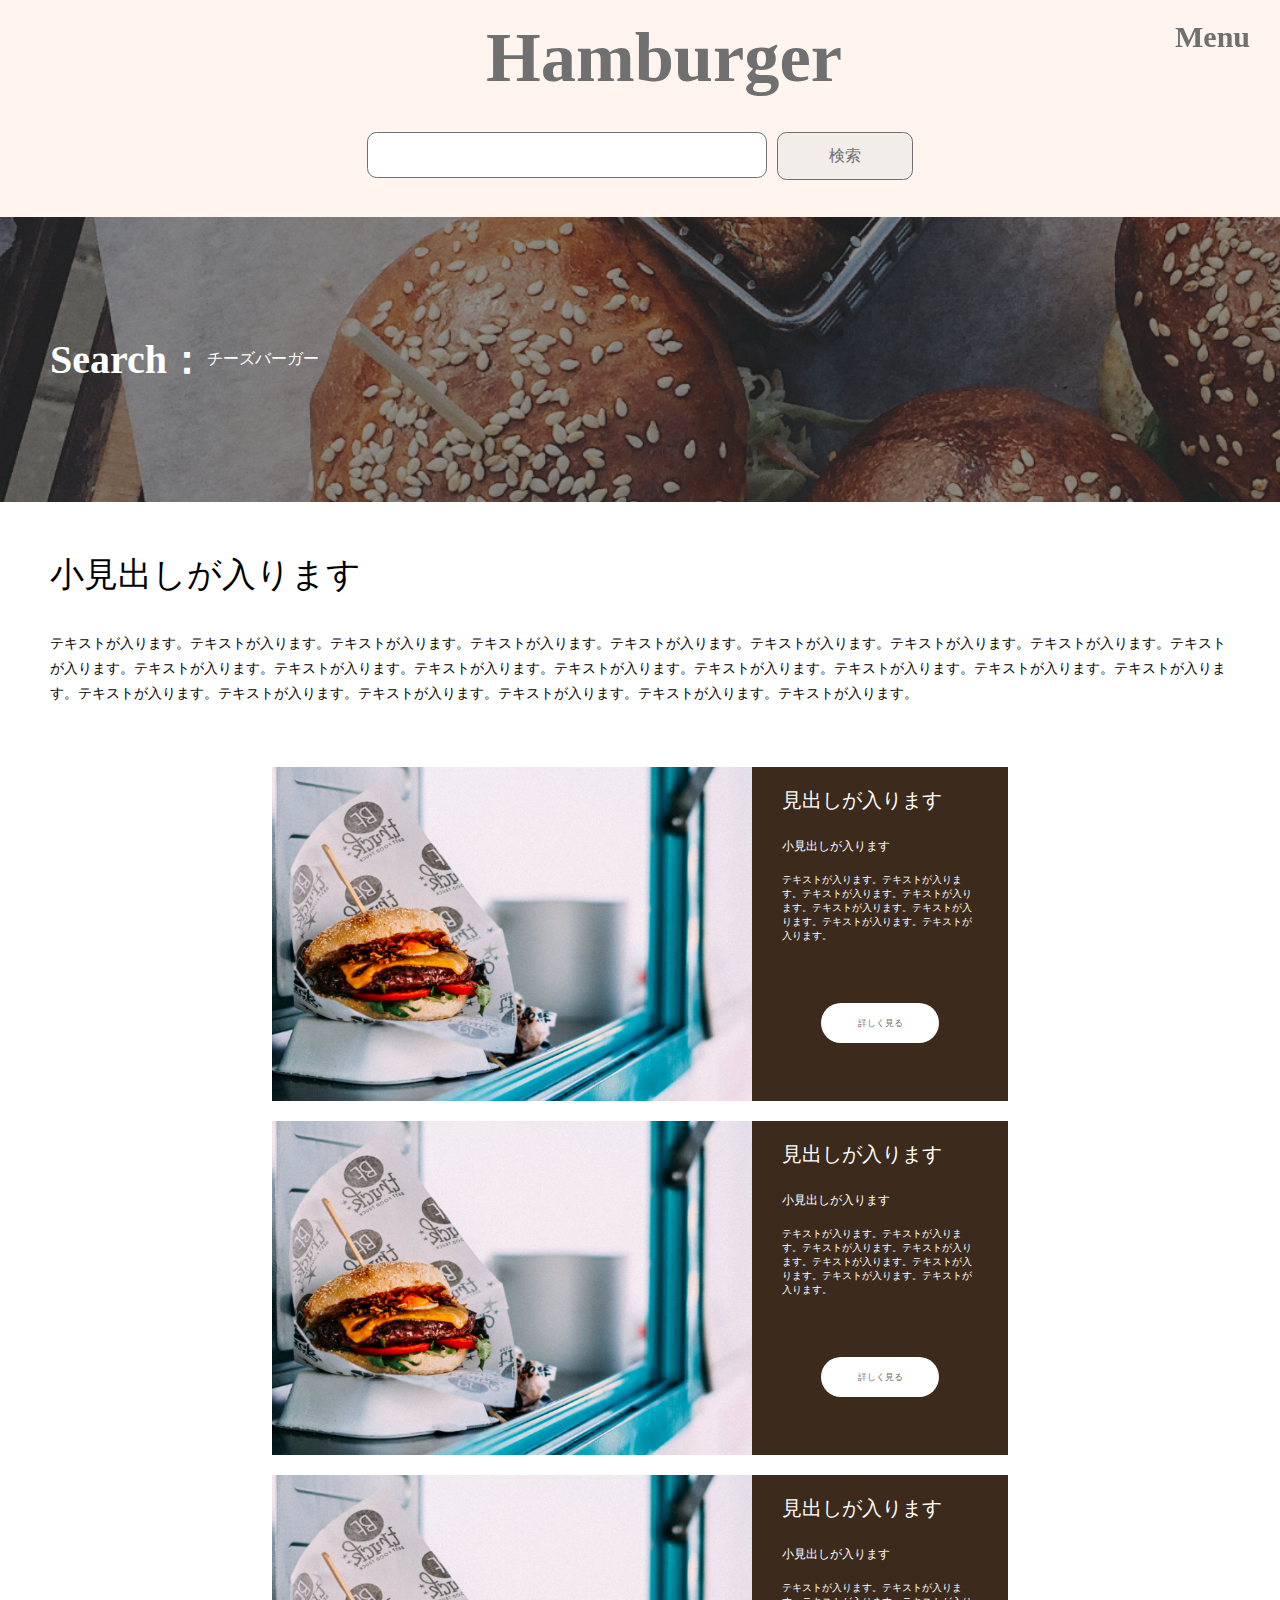
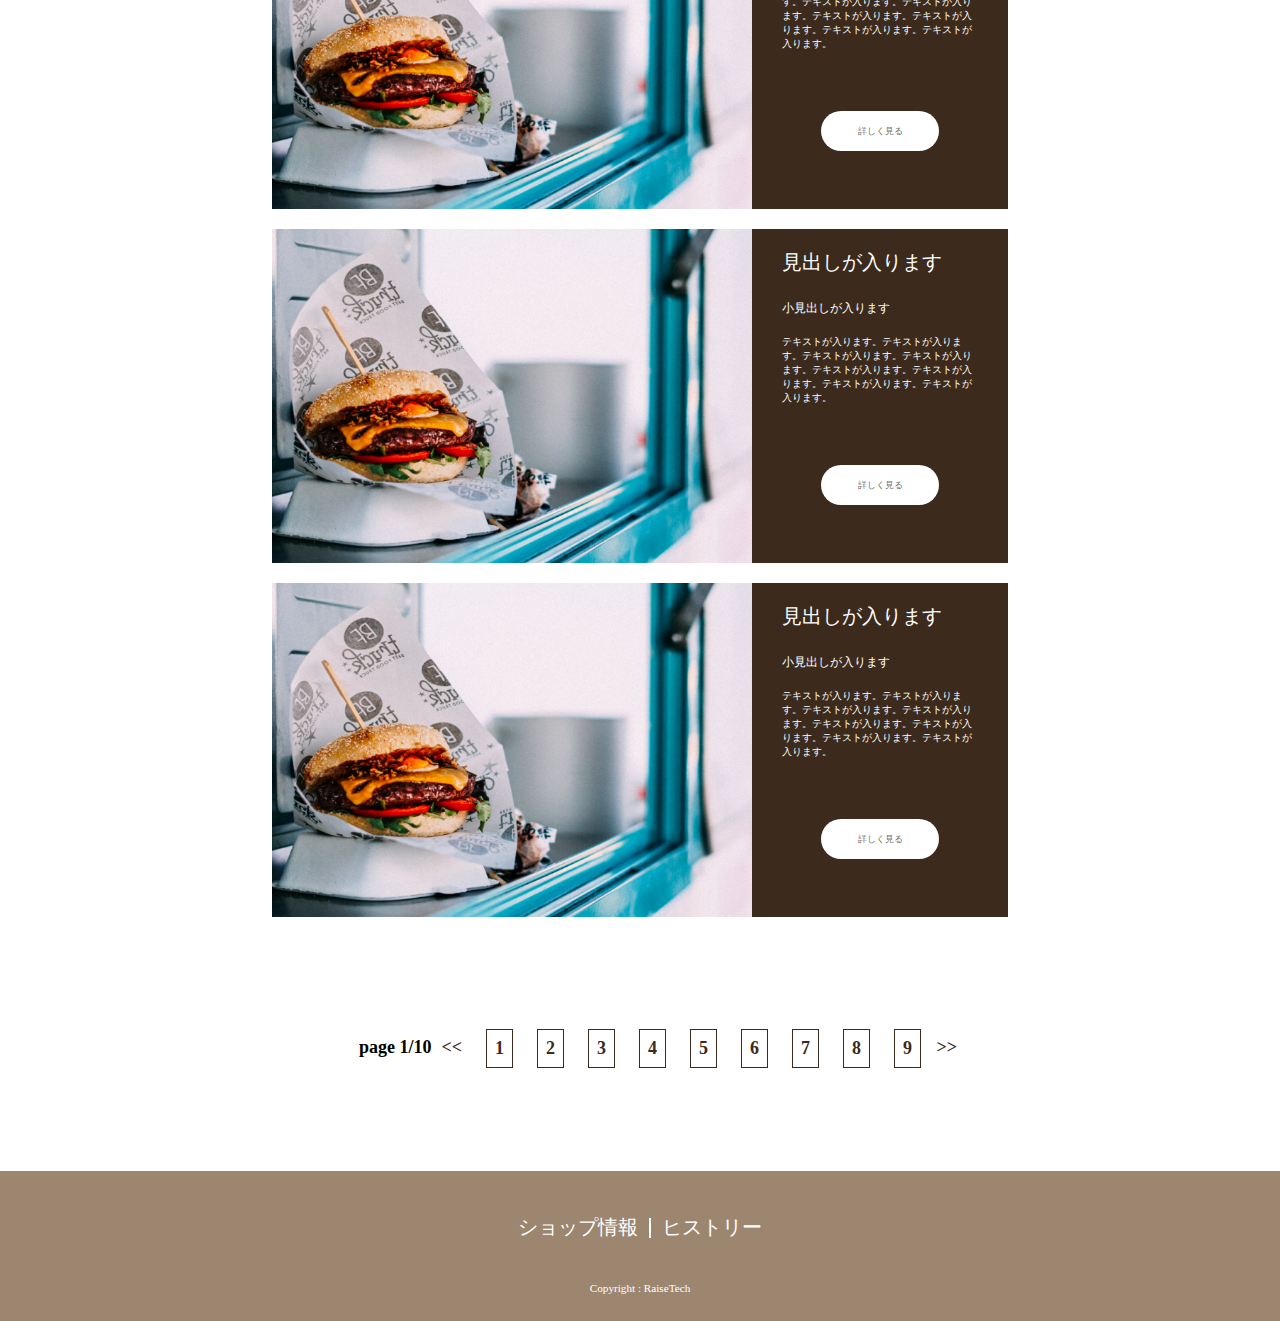
==== commit b37405a6: "レスポンシブ化（SP）を完了" ====
--- a/archive-search.html
+++ b/archive-search.html
@@ -108,6 +108,11 @@
               <li><a href="/html/archive.html">9</a></li>
           </ul>
       </div>
+
+      <div class="p-pagenation-sp">
+        <a href="#">&#60;&#60; 前へ</a>
+        <a href="#">次へ &#62;&#62;</a>
+      </div>
       </article>
 
       <aside class="l-main__right">
--- a/css/style.css
+++ b/css/style.css
@@ -385,7 +385,7 @@
 }
 
 .l-sidebar {
-  padding-left: 46px;
+  padding-left: 60px;
 }
 @media (max-width: 1900px) {
   .l-sidebar {
@@ -480,8 +480,8 @@
 }
 @media (max-width: 850px) {
   .l-main__right.is-open {
-    left: 10%;
-    width: 90%;
+    left: 15%;
+    width: 85%;
   }
 }
 
@@ -765,6 +765,19 @@
     padding: 10px 10px;
   }
 }
+@media (max-width: 850px) {
+  .p-menu__card {
+    height: 100%;
+    width: 336px;
+    flex-direction: column;
+    padding: 20px;
+  }
+}
+@media (max-width: 850px) {
+  .p-menu__card img {
+    width: 100%;
+  }
+}
 .p-menu__card__text {
   background-color: #3c2b1c;
   padding: 50px 63px;
@@ -772,6 +785,11 @@
 @media (max-width: 1900px) {
   .p-menu__card__text {
     padding: 20px 30px;
+  }
+}
+@media (max-width: 850px) {
+  .p-menu__card__text {
+    padding: 40px 20px;
   }
 }
 .p-menu__card__text h3 {
@@ -804,6 +822,11 @@
 @media (max-width: 1900px) {
   .p-menu__card__text p {
     font-size: 10px;
+  }
+}
+@media (max-width: 850px) {
+  .p-menu__card__text p {
+    padding-right: 40px;
   }
 }
 .p-menu__card__text a {
@@ -822,6 +845,8 @@
   .p-menu__card__text a {
     height: 40px;
     margin-top: 60px;
+    font-size: 9px;
+    padding: 14px;
   }
 }
 
@@ -831,6 +856,11 @@
   display: flex;
   align-items: center;
   justify-content: center;
+}
+@media (max-width: 850px) {
+  .p-pagenation {
+    display: none;
+  }
 }
 .p-pagenation ul {
   display: flex;
@@ -864,6 +894,20 @@
   border: solid 1px #3c2b1c;
   padding: 8px;
 }
+.p-pagenation-sp {
+  display: none;
+}
+@media (max-width: 850px) {
+  .p-pagenation-sp {
+    font-size: 20px;
+    margin: 0 20px;
+    display: flex;
+    justify-content: space-between;
+    align-items: center;
+    height: 100px;
+    padding: 0 20px;
+  }
+}
 
 .p-single__code {
   width: 100%;
@@ -904,6 +948,11 @@
   height: 358px;
   width: 100%;
 }
+@media (max-width: 850px) {
+  .p-picture__column {
+    height: 100%;
+  }
+}
 .p-picture__column img {
   object-fit: cover;
 }
@@ -932,8 +981,13 @@
   }
 }
 .p-picture__bottom {
-  width: 50%;
+  width: 65%;
   margin: 0 auto;
+}
+@media (max-width: 850px) {
+  .p-picture__bottom img {
+    width: 100%;
+  }
 }
 .p-picture__tile {
   display: flex;
@@ -947,6 +1001,11 @@
   .p-picture__tile img {
     width: 50%;
     padding: 10px;
+  }
+}
+@media (max-width: 850px) {
+  .p-picture__tile img {
+    width: 100%;
   }
 }
 
@@ -1058,6 +1117,13 @@
   display: flex;
   align-items: center;
 }
+@media (max-width: 1900px) {
+  .p-mainvisual-archive {
+    height: 285px;
+    background: url(../img/mainvisual-img/archive-top.png) no-repeat;
+    background-size: cover;
+  }
+}
 .p-mainvisual-archive::before {
   position: absolute;
   content: "";
@@ -1069,44 +1135,65 @@
 .p-mainvisual-archive__text {
   display: flex;
   align-items: center;
+}
+@media (max-width: 850px) {
+  .p-mainvisual-archive__text {
+    padding-left: 37px;
+    flex-direction: column;
+  }
 }
 .p-mainvisual-archive__text h2 {
   margin-left: 50px;
   font-size: 40px;
   color: #fff;
 }
+@media (max-width: 850px) {
+  .p-mainvisual-archive__text h2 {
+    font-size: 36px;
+  }
+}
 .p-mainvisual-archive__text p {
   color: #fff;
 }
-
-.p-mainvisual-single {
+@media (max-width: 850px) {
+  .p-mainvisual-archive__text p {
+    padding-left: 0;
+  }
+}
+
+.p-mainvisual-single, .p-mainvisual-page {
   width: 100%;
   height: 500px;
-  background: url(../img/mainvisual-img/single-top.png) no-repeat center;
-  background-size: cover;
   display: flex;
   align-items: center;
 }
-.p-mainvisual-single h1 {
+@media (max-width: 850px) {
+  .p-mainvisual-single, .p-mainvisual-page {
+    height: 225px;
+    display: flex;
+    align-items: center;
+  }
+}
+.p-mainvisual-single h1, .p-mainvisual-page h1 {
   color: #fff;
   font-size: 60px;
   font-weight: 600;
   padding-left: 86px;
 }
+@media (max-width: 850px) {
+  .p-mainvisual-single h1, .p-mainvisual-page h1 {
+    font-size: 40px;
+  }
+}
+
+.p-mainvisual-single {
+  background: url(../img/mainvisual-img/single-top.png) no-repeat center;
+  background-size: cover;
+}
 
 .p-mainvisual-page {
-  width: 100%;
-  height: 500px;
   background: url(../img/mainvisual-img/page-top.png) no-repeat center;
   background-size: cover;
-  display: flex;
-  align-items: center;
-}
-.p-mainvisual-page h1 {
-  color: #fff;
-  font-size: 60px;
-  font-weight: 600;
-  padding-left: 86px;
 }
 
 .p-article {
@@ -1115,6 +1202,11 @@
 @media (max-width: 1900px) {
   .p-article {
     padding: 30px 40px;
+  }
+}
+@media (max-width: 850px) {
+  .p-article {
+    padding: 20px 20px;
   }
 }
 .p-article__text * {
